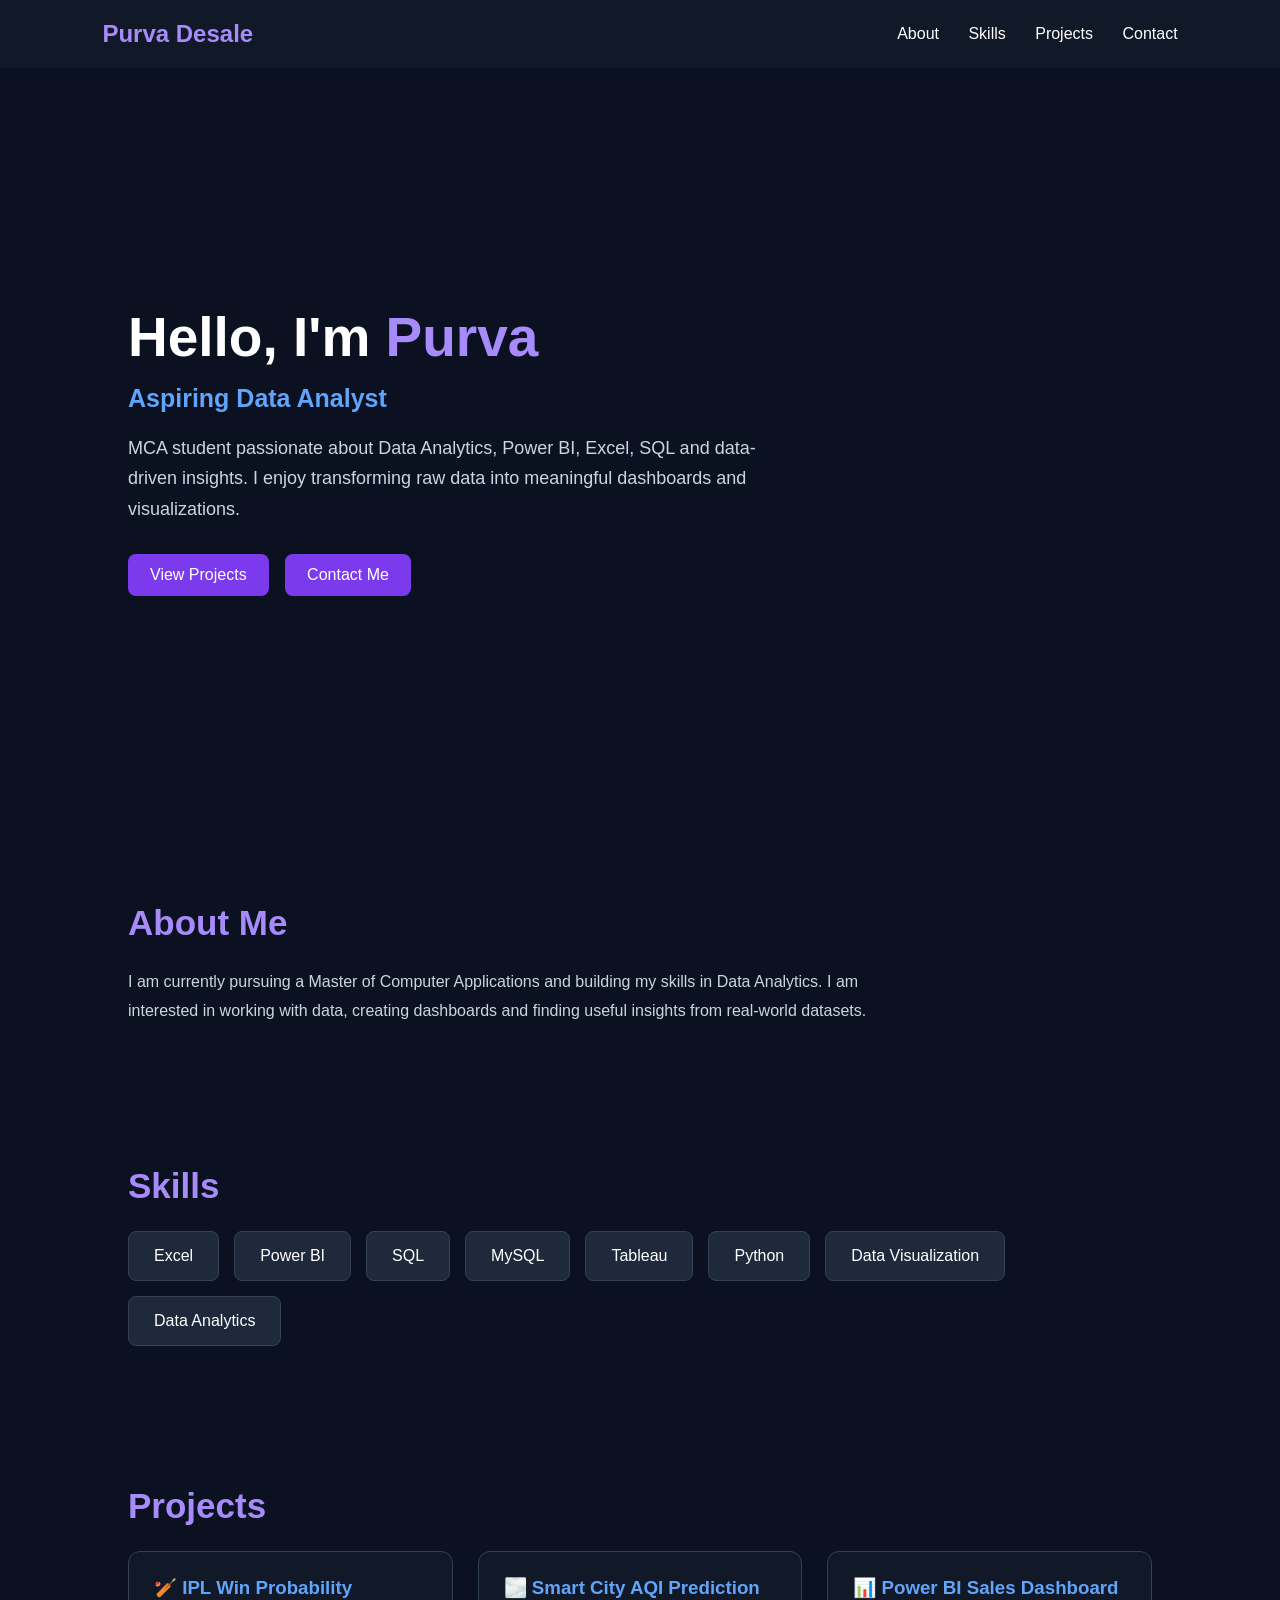
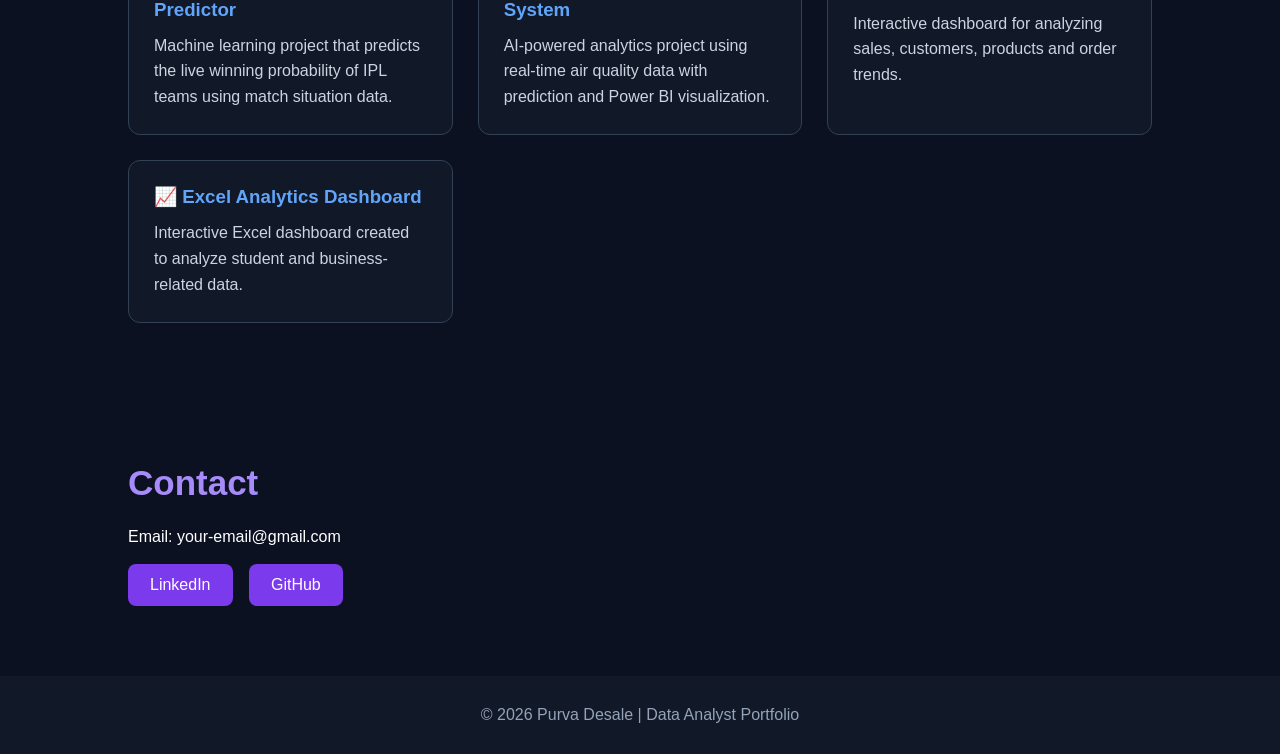
==== index.html @ 01a2fa75 "Create index.html" ====
<!DOCTYPE html>
<html lang="en">
<head>
    <meta charset="UTF-8">
    <meta name="viewport" content="width=device-width, initial-scale=1.0">
    <title>Purva Desale | Data Analyst Portfolio</title>

    <style>
        * {
            margin: 0;
            padding: 0;
            box-sizing: border-box;
            font-family: Arial, sans-serif;
        }

        body {
            background: #0b1120;
            color: white;
        }

        nav {
            display: flex;
            justify-content: space-between;
            align-items: center;
            padding: 20px 8%;
            background: #111827;
        }

        nav h2 {
            color: #a78bfa;
        }

        nav a {
            color: white;
            text-decoration: none;
            margin-left: 25px;
        }

        nav a:hover {
            color: #a78bfa;
        }

        .hero {
            min-height: 85vh;
            display: flex;
            flex-direction: column;
            justify-content: center;
            padding: 0 10%;
        }

        .hero h1 {
            font-size: 55px;
            margin-bottom: 15px;
        }

        .hero h1 span {
            color: #a78bfa;
        }

        .hero h3 {
            font-size: 25px;
            color: #60a5fa;
            margin-bottom: 20px;
        }

        .hero p {
            max-width: 650px;
            color: #cbd5e1;
            line-height: 1.7;
            font-size: 18px;
        }

        .buttons {
            margin-top: 30px;
        }

        .btn {
            display: inline-block;
            padding: 12px 22px;
            margin-right: 12px;
            border-radius: 8px;
            text-decoration: none;
            color: white;
            background: #7c3aed;
        }

        .btn:hover {
            background: #2563eb;
        }

        section {
            padding: 70px 10%;
        }

        section h2 {
            font-size: 35px;
            color: #a78bfa;
            margin-bottom: 25px;
        }

        .about p {
            color: #cbd5e1;
            line-height: 1.8;
            max-width: 800px;
        }

        .skills {
            display: flex;
            flex-wrap: wrap;
            gap: 15px;
        }

        .skill {
            background: #1e293b;
            padding: 15px 25px;
            border-radius: 8px;
            border: 1px solid #334155;
        }

        .projects {
            display: grid;
            grid-template-columns: repeat(auto-fit, minmax(280px, 1fr));
            gap: 25px;
        }

        .project {
            background: #111827;
            padding: 25px;
            border-radius: 12px;
            border: 1px solid #334155;
        }

        .project h3 {
            color: #60a5fa;
            margin-bottom: 12px;
        }

        .project p {
            color: #cbd5e1;
            line-height: 1.6;
        }

        footer {
            text-align: center;
            padding: 30px;
            background: #111827;
            color: #94a3b8;
        }
    </style>
</head>

<body>

    <nav>
        <h2>Purva Desale</h2>

        <div>
            <a href="#about">About</a>
            <a href="#skills">Skills</a>
            <a href="#projects">Projects</a>
            <a href="#contact">Contact</a>
        </div>
    </nav>

    <div class="hero">

        <h1>Hello, I'm <span>Purva</span></h1>

        <h3>Aspiring Data Analyst</h3>

        <p>
            MCA student passionate about Data Analytics, 
            Power BI, Excel, SQL and data-driven insights.
            I enjoy transforming raw data into meaningful dashboards
            and visualizations.
        </p>

        <div class="buttons">
            <a href="#projects" class="btn">View Projects</a>
            <a href="#contact" class="btn">Contact Me</a>
        </div>

    </div>

    <section id="about" class="about">

        <h2>About Me</h2>

        <p>
            I am currently pursuing a Master of Computer Applications
            and building my skills in Data Analytics. I am interested
            in working with data, creating dashboards and finding
            useful insights from real-world datasets.
        </p>

    </section>

    <section id="skills">

        <h2>Skills</h2>

        <div class="skills">

            <div class="skill">Excel</div>
            <div class="skill">Power BI</div>
            <div class="skill">SQL</div>
            <div class="skill">MySQL</div>
            <div class="skill">Tableau</div>
            <div class="skill">Python</div>
            <div class="skill">Data Visualization</div>
            <div class="skill">Data Analytics</div>

        </div>

    </section>

    <section id="projects">

        <h2>Projects</h2>

        <div class="projects">

            <div class="project">
                <h3>🏏 IPL Win Probability Predictor</h3>
                <p>
                    Machine learning project that predicts the
                    live winning probability of IPL teams using
                    match situation data.
                </p>
            </div>

            <div class="project">
                <h3>🌫️ Smart City AQI Prediction System</h3>
                <p>
                    AI-powered analytics project using real-time
                    air quality data with prediction and Power BI
                    visualization.
                </p>
            </div>

            <div class="project">
                <h3>📊 Power BI Sales Dashboard</h3>
                <p>
                    Interactive dashboard for analyzing sales,
                    customers, products and order trends.
                </p>
            </div>

            <div class="project">
                <h3>📈 Excel Analytics Dashboard</h3>
                <p>
                    Interactive Excel dashboard created to analyze
                    student and business-related data.
                </p>
            </div>

        </div>

    </section>

    <section id="contact">

        <h2>Contact</h2>

        <p>Email: your-email@gmail.com</p>

        <br>

        <a href="https://www.linkedin.com/" class="btn">
            LinkedIn
        </a>

        <a href="https://github.com/" class="btn">
            GitHub
        </a>

    </section>

    <footer>
        © 2026 Purva Desale | Data Analyst Portfolio
    </footer>

</body>
</html>
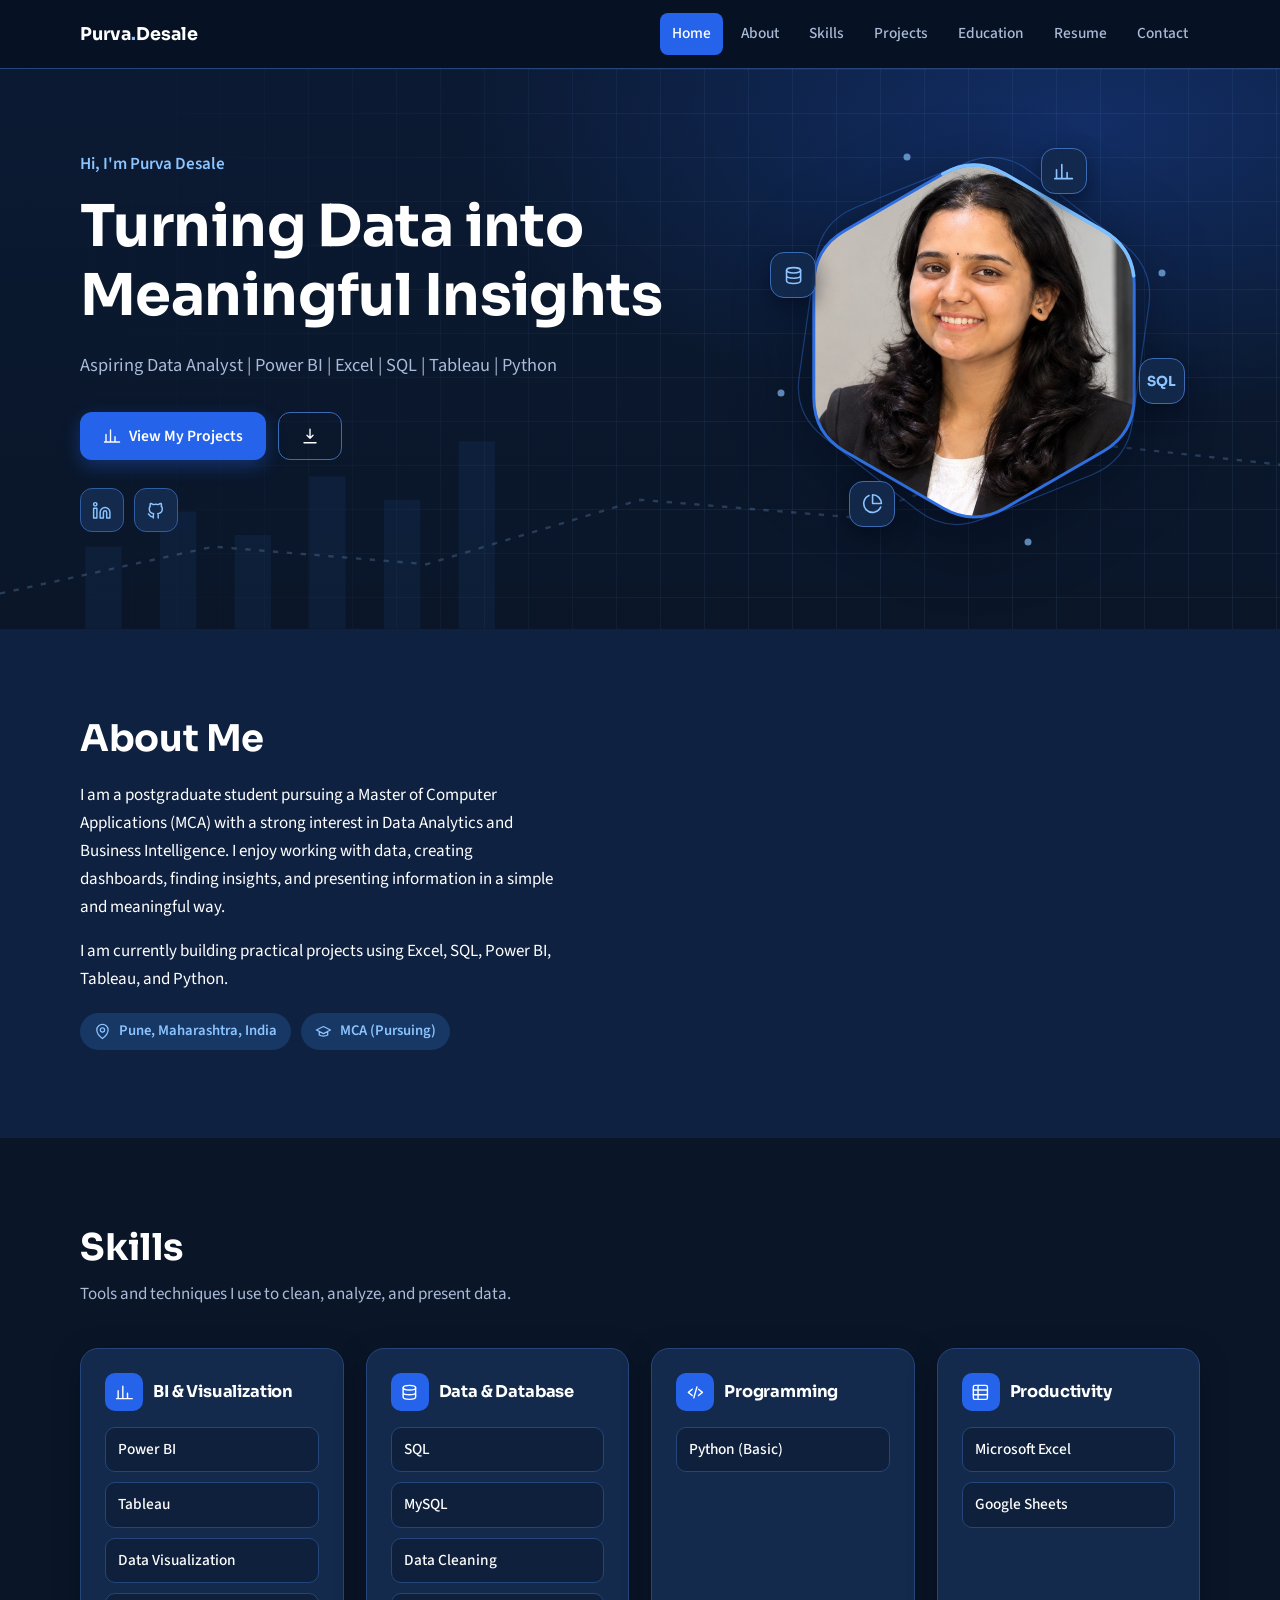
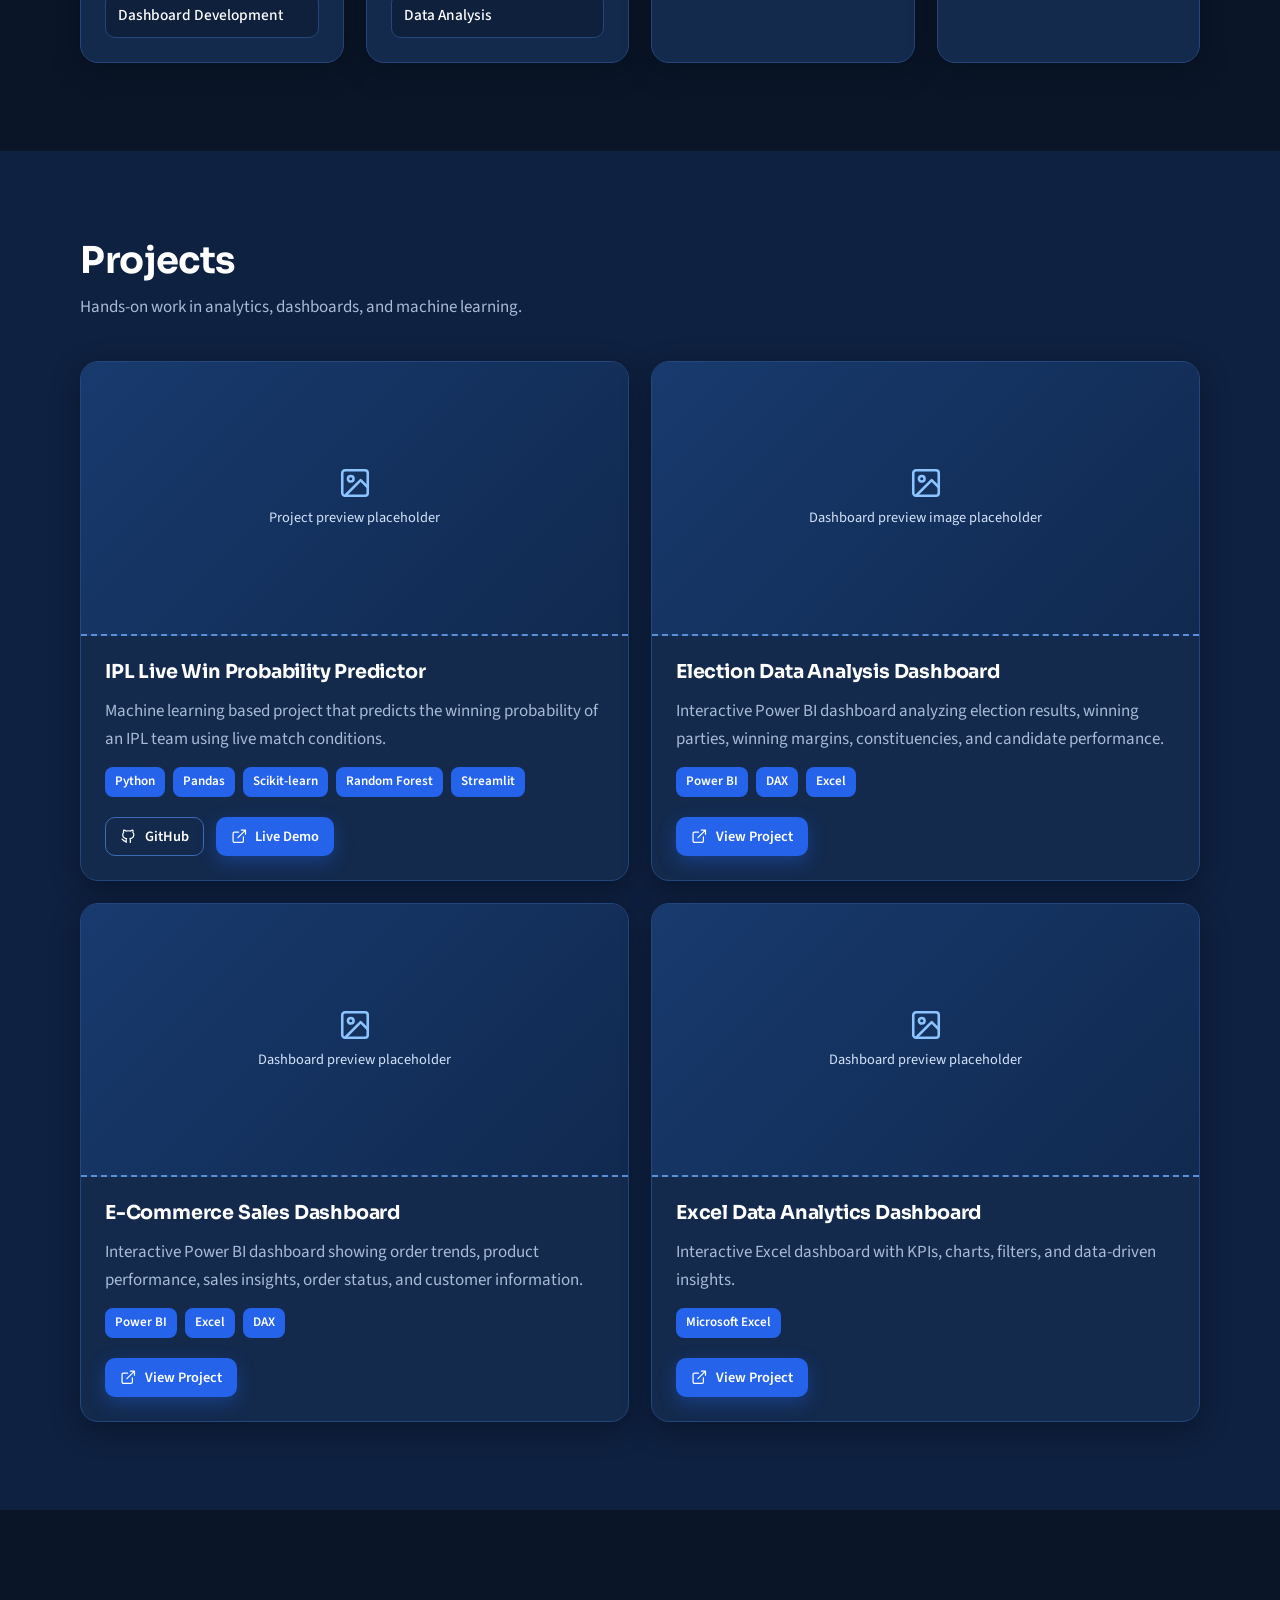
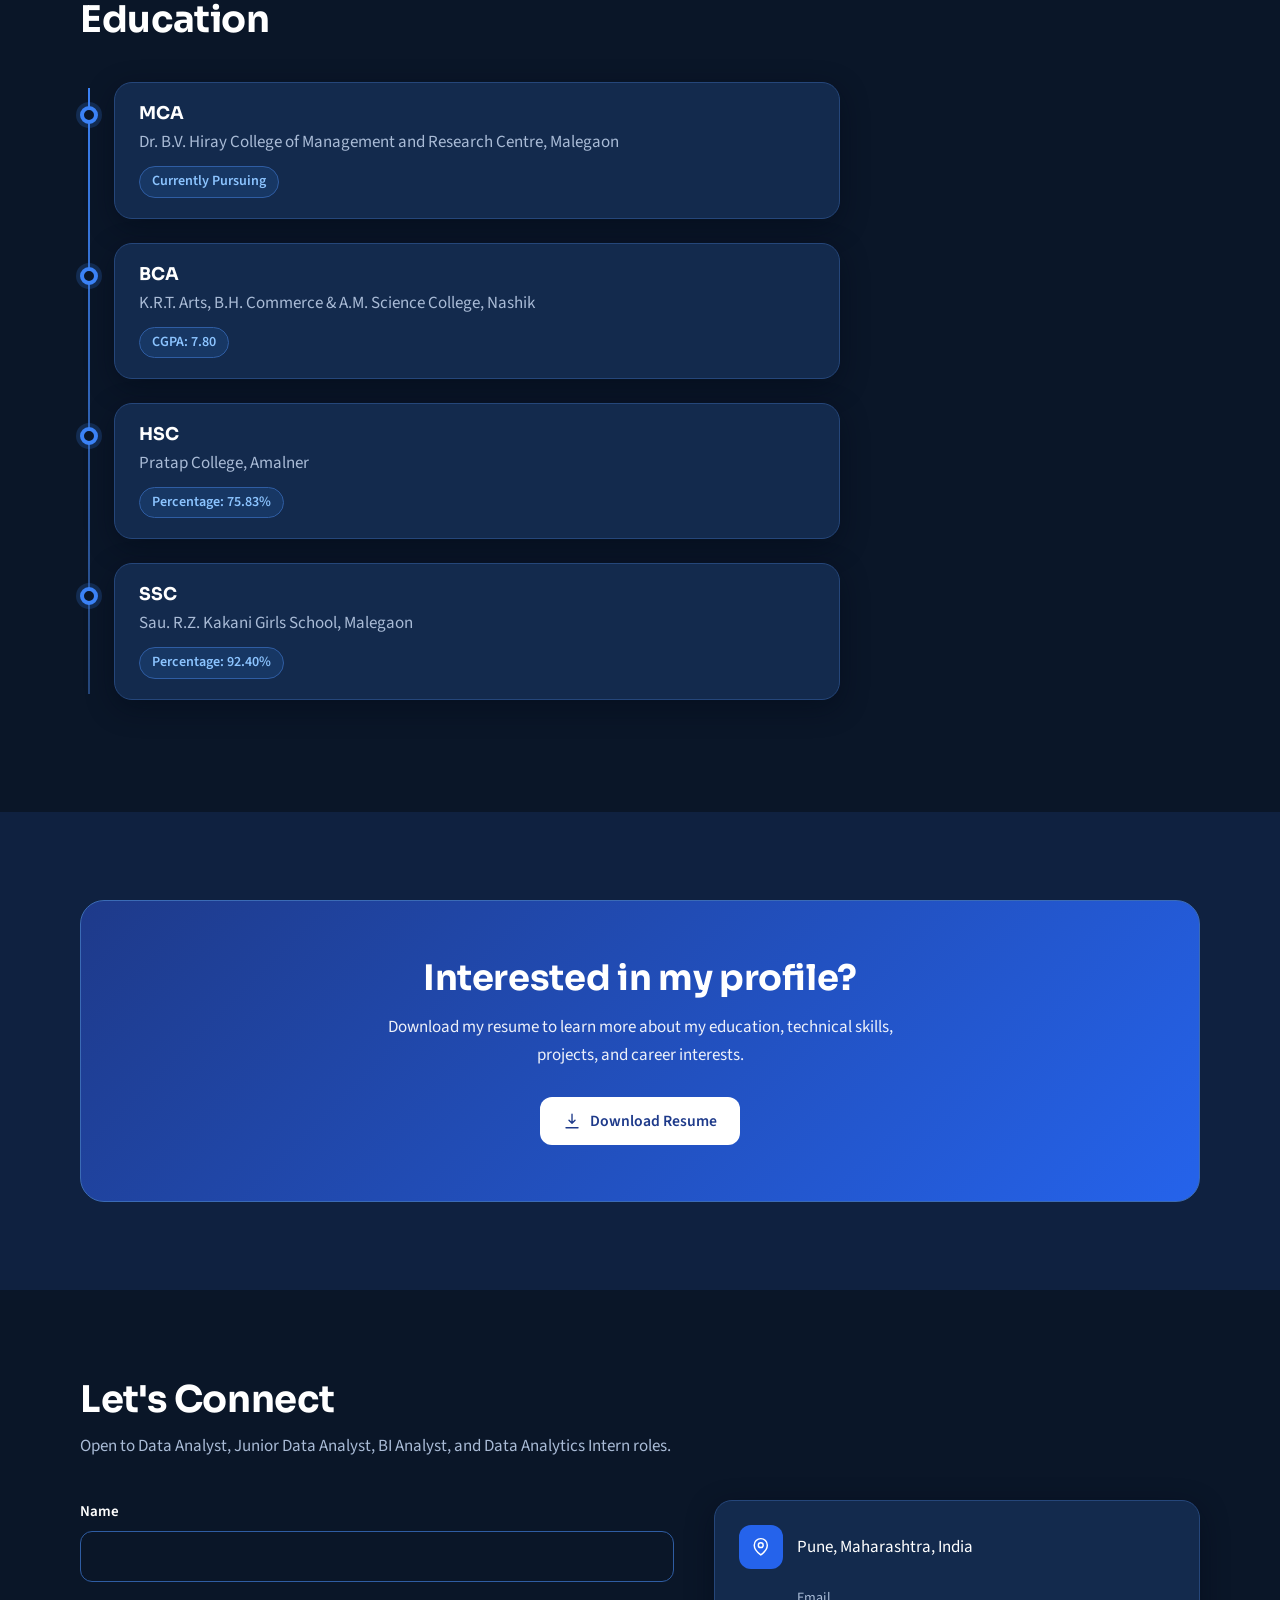
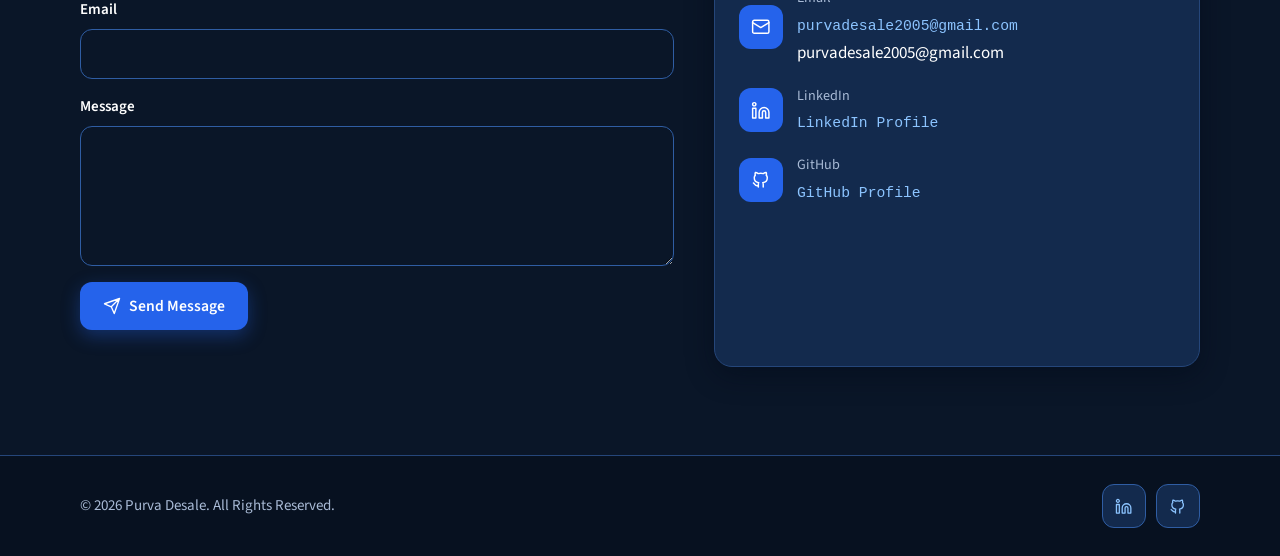
==== commit 0915bae6: "index.html" ====
--- a/index.html
+++ b/index.html
@@ -1,284 +1,389 @@
 <!DOCTYPE html>
 <html lang="en">
 <head>
-    <meta charset="UTF-8">
-    <meta name="viewport" content="width=device-width, initial-scale=1.0">
-    <title>Purva Desale | Data Analyst Portfolio</title>
-
-    <style>
-        * {
-            margin: 0;
-            padding: 0;
-            box-sizing: border-box;
-            font-family: Arial, sans-serif;
-        }
-
-        body {
-            background: #0b1120;
-            color: white;
-        }
-
-        nav {
-            display: flex;
-            justify-content: space-between;
-            align-items: center;
-            padding: 20px 8%;
-            background: #111827;
-        }
-
-        nav h2 {
-            color: #a78bfa;
-        }
-
-        nav a {
-            color: white;
-            text-decoration: none;
-            margin-left: 25px;
-        }
-
-        nav a:hover {
-            color: #a78bfa;
-        }
-
-        .hero {
-            min-height: 85vh;
-            display: flex;
-            flex-direction: column;
-            justify-content: center;
-            padding: 0 10%;
-        }
-
-        .hero h1 {
-            font-size: 55px;
-            margin-bottom: 15px;
-        }
-
-        .hero h1 span {
-            color: #a78bfa;
-        }
-
-        .hero h3 {
-            font-size: 25px;
-            color: #60a5fa;
-            margin-bottom: 20px;
-        }
-
-        .hero p {
-            max-width: 650px;
-            color: #cbd5e1;
-            line-height: 1.7;
-            font-size: 18px;
-        }
-
-        .buttons {
-            margin-top: 30px;
-        }
-
-        .btn {
-            display: inline-block;
-            padding: 12px 22px;
-            margin-right: 12px;
-            border-radius: 8px;
-            text-decoration: none;
-            color: white;
-            background: #7c3aed;
-        }
-
-        .btn:hover {
-            background: #2563eb;
-        }
-
-        section {
-            padding: 70px 10%;
-        }
-
-        section h2 {
-            font-size: 35px;
-            color: #a78bfa;
-            margin-bottom: 25px;
-        }
-
-        .about p {
-            color: #cbd5e1;
-            line-height: 1.8;
-            max-width: 800px;
-        }
-
-        .skills {
-            display: flex;
-            flex-wrap: wrap;
-            gap: 15px;
-        }
-
-        .skill {
-            background: #1e293b;
-            padding: 15px 25px;
-            border-radius: 8px;
-            border: 1px solid #334155;
-        }
-
-        .projects {
-            display: grid;
-            grid-template-columns: repeat(auto-fit, minmax(280px, 1fr));
-            gap: 25px;
-        }
-
-        .project {
-            background: #111827;
-            padding: 25px;
-            border-radius: 12px;
-            border: 1px solid #334155;
-        }
-
-        .project h3 {
-            color: #60a5fa;
-            margin-bottom: 12px;
-        }
-
-        .project p {
-            color: #cbd5e1;
-            line-height: 1.6;
-        }
-
-        footer {
-            text-align: center;
-            padding: 30px;
-            background: #111827;
-            color: #94a3b8;
-        }
-    </style>
+<meta charset="utf-8">
+<meta name="viewport" content="width=device-width, initial-scale=1, viewport-fit=cover">
+<title>Purva Desale | Aspiring Data Analyst</title>
+<link rel="preconnect" href="https://fonts.googleapis.com">
+<link href="https://fonts.googleapis.com/css2?family=Sora:wght@500;600;700&family=Source+Sans+3:wght@400;500;600&display=swap" rel="stylesheet">
+<style>
+:root{color-scheme:dark;--bg:#0a1628;--alt:#0f2140;--card:#132a4d;--ink:#fff;--muted:#a9bbd6;--line:#25467a;--purple:#5aa5ff;--blue:#2563eb;--sky:#8cc4ff;--tint:#173764;--shadow:0 8px 28px rgba(2,8,23,.45);--nav:rgba(8,18,36,.92)}
+:root{box-sizing:border-box;padding-top:env(safe-area-inset-top,0px);padding-bottom:env(safe-area-inset-bottom,0px)}
+html{scroll-behavior:smooth;scroll-padding-top:calc(72px + env(safe-area-inset-top,0px))}
+*,*::before,*::after{box-sizing:inherit}
+body{margin:0;background:var(--bg);color:var(--ink);font:400 17px/1.65 "Source Sans 3",system-ui,-apple-system,"Segoe UI",sans-serif;-webkit-font-smoothing:antialiased}
+h1,h2,h3{font-family:Sora,"Segoe UI",system-ui,sans-serif;line-height:1.2;margin:0;letter-spacing:-.01em}
+a{color:inherit;text-decoration:none}
+:focus-visible{outline:3px solid var(--blue);outline-offset:3px;border-radius:6px}
+.wrap{width:min(1120px,100% - 40px);margin-inline:auto}
+section{padding:88px 0}
+section.alt{background:var(--alt)}
+.sec-head{margin-bottom:40px;max-width:640px}
+.sec-head h2{font-size:clamp(1.7rem,3.5vw,2.3rem)}
+.sec-head p{color:var(--muted);margin:10px 0 0}
+svg.i{width:1.15em;height:1.15em;fill:none;stroke:currentColor;stroke-width:1.8;stroke-linecap:round;stroke-linejoin:round;flex:none}
+.btn{display:inline-flex;align-items:center;gap:8px;padding:12px 22px;border-radius:12px;font:600 .98rem "Source Sans 3",sans-serif;border:1.5px solid transparent;cursor:pointer;transition:transform .2s,box-shadow .2s,background .2s}
+.btn:hover{transform:translateY(-2px)}
+.btn-p{background:var(--blue);color:#fff;box-shadow:0 6px 18px rgba(37,99,235,.35)}
+.btn-p:hover{background:#3b82f6}
+.btn-o{border-color:#3b6bb5;background:transparent;color:#fff}
+.btn-o:hover{border-color:var(--sky);color:var(--sky);background:var(--tint)}
+.btn-sm{padding:8px 14px;font-size:.9rem;border-radius:10px}
+/* nav */
+header{position:sticky;top:env(safe-area-inset-top,0px);z-index:50;background:var(--nav);backdrop-filter:blur(12px);border-bottom:1px solid var(--line)}
+.nav{display:flex;align-items:center;justify-content:space-between;height:68px}
+.logo{font:700 1.1rem Sora,sans-serif}
+.logo span{color:var(--sky)}
+.links{display:flex;gap:6px;list-style:none;margin:0;padding:0}
+.links a{display:block;padding:8px 12px;border-radius:8px;color:var(--muted);font-weight:500;font-size:.96rem}
+.links a:hover,.links a.on{color:#fff;background:var(--blue)}
+.burger{display:none;background:none;border:1px solid var(--line);color:var(--ink);border-radius:10px;width:44px;height:44px;cursor:pointer;align-items:center;justify-content:center}
+/* hero */
+.hero{position:relative;overflow:hidden;padding:72px 0 88px;background:radial-gradient(900px 420px at 85% 10%,rgba(37,99,235,.28),transparent 70%),linear-gradient(180deg,#0b1a33,#0a1628)}
+.hero::before{content:"";position:absolute;inset:0;background-image:linear-gradient(rgba(140,196,255,.07) 1px,transparent 1px),linear-gradient(90deg,rgba(140,196,255,.07) 1px,transparent 1px);background-size:44px 44px;-webkit-mask-image:linear-gradient(90deg,transparent,#000 60%);mask-image:linear-gradient(90deg,transparent,#000 60%)}
+.hero-bg{position:absolute;left:0;right:0;bottom:0;width:100%;height:46%;opacity:.5;pointer-events:none}
+.hero-grid{position:relative}
+.photo-wrap{display:grid;place-items:center}
+.pf{position:relative;width:min(400px,80vw);aspect-ratio:1;--chip:46px;outline:none}
+.pf:focus-visible{outline:3px solid var(--sky);outline-offset:10px;border-radius:28px}
+.pf-glow{position:absolute;inset:6%;background:radial-gradient(closest-side,rgba(59,130,246,.6),transparent 72%);filter:blur(30px);opacity:.5;transition:opacity .6s,transform .6s}
+.pf-svg{position:relative;width:100%;height:100%;display:block;overflow:visible;filter:drop-shadow(0 18px 34px rgba(2,8,23,.55))}
+.pf-photo{transform-box:fill-box;transform-origin:50% 38%;transition:transform .7s cubic-bezier(.2,.7,.2,1)}
+.pf-ghost{fill:none;stroke:#3b82f6;stroke-width:1.2;opacity:.35;transition:opacity .5s}
+.pf-base{fill:none;stroke:#2f6fe0;stroke-width:3;transition:stroke .5s,stroke-width .5s}
+.pf-sweep{fill:none;stroke:#7cc0ff;stroke-width:3.5;stroke-linecap:round;stroke-dasharray:22 78;animation:pfrun 9s linear infinite;transition:stroke .5s}
+@keyframes pfrun{to{stroke-dashoffset:-100}}
+.orbit{position:absolute;inset:0;transition:transform 1s cubic-bezier(.2,.7,.2,1);pointer-events:none}
+.chip{position:absolute;width:var(--chip);height:var(--chip);transform:translate(-50%,-50%);transition:transform 1s cubic-bezier(.2,.7,.2,1)}
+.chip>i{display:grid;place-items:center;width:100%;height:100%;border-radius:14px;background:rgba(19,42,77,.92);border:1px solid #3b6bb5;color:var(--sky);font:700 calc(var(--chip)*.3) Sora,sans-serif;box-shadow:0 8px 20px rgba(2,8,23,.5);animation:pfbob 7s ease-in-out infinite;animation-delay:var(--d)}
+.chip svg.i{width:calc(var(--chip)*.46);height:calc(var(--chip)*.46)}
+.dot{position:absolute;width:7px;height:7px;border-radius:50%;background:var(--sky);opacity:.65;transform:translate(-50%,-50%)}
+@keyframes pfbob{50%{transform:translateY(-5px)}}
+.pf-tip{position:absolute;left:50%;bottom:-16px;transform:translate(-50%,8px);background:#081224;color:#fff;border:1px solid #3b82f6;border-radius:999px;padding:6px 14px;font:600 .86rem "Source Sans 3",sans-serif;white-space:nowrap;opacity:0;pointer-events:none;transition:opacity .35s,transform .35s;box-shadow:0 8px 22px rgba(37,99,235,.35)}
+.pf:hover .pf-photo,.pf:focus .pf-photo{transform:scale(1.06)}
+.pf:hover .pf-base,.pf:focus .pf-base{stroke:#5aa5ff;stroke-width:4}
+.pf:hover .pf-sweep,.pf:focus .pf-sweep{stroke:#d6ebff}
+.pf:hover .pf-ghost,.pf:focus .pf-ghost{opacity:.7}
+.pf:hover .pf-glow,.pf:focus .pf-glow{opacity:.95;transform:scale(1.08)}
+.pf:hover .orbit,.pf:focus .orbit{transform:rotate(16deg)}
+.pf:hover .chip,.pf:focus .chip{transform:translate(-50%,-50%) rotate(-16deg)}
+.pf:hover .pf-tip,.pf:focus .pf-tip{opacity:1;transform:translate(-50%,0)}
+@media (max-width:640px){.pf{--chip:34px}.pf-tip{font-size:.8rem;bottom:-12px}}
+@media (prefers-reduced-motion:reduce){.pf *{animation:none!important;transition:none!important}}
+.hero-grid{display:grid;grid-template-columns:1.15fr .85fr;gap:56px;align-items:center}
+.hero h1{font-size:clamp(2.2rem,5.4vw,3.6rem);font-weight:700}
+.hello{color:var(--sky);font-weight:600;margin:0 0 14px}
+.sub{color:var(--muted);font-size:1.15rem;margin:20px 0 32px;max-width:34em}
+.cta{display:flex;flex-wrap:wrap;gap:12px}
+.social{display:flex;gap:10px;margin-top:28px}
+.ico-btn{width:44px;height:44px;display:grid;place-items:center;border-radius:12px;border:1px solid #2f5da3;background:var(--card);color:var(--sky);transition:.2s}
+.ico-btn:hover{color:#fff;background:var(--blue);border-color:var(--blue);transform:translateY(-2px)}
+.panel{background:var(--card);border:1px solid var(--line);border-radius:20px;padding:22px;box-shadow:var(--shadow)}
+.panel .dots{display:flex;gap:6px;margin-bottom:16px}
+.panel .dots i{width:9px;height:9px;border-radius:50%;background:var(--line)}
+.panel svg{width:100%;height:auto;display:block}
+.bar{transform-origin:bottom;transform-box:fill-box;animation:grow .9s cubic-bezier(.2,.7,.2,1) both}
+@keyframes grow{from{transform:scaleY(0)}}
+@media (prefers-reduced-motion:reduce){.bar{animation:none}html{scroll-behavior:auto}*{transition:none!important}}
+/* about */
+.about{display:block}
+.photo{aspect-ratio:4/5;border-radius:20px;border:2px dashed var(--line);background:var(--tint);display:grid;place-items:center;text-align:center;color:var(--muted);padding:20px;font-size:.95rem}
+.photo svg{width:56px;height:56px;margin:0 auto 10px;display:block;stroke:var(--purple)}
+.about p{margin:0 0 16px;max-width:60ch}
+.facts{display:flex;flex-wrap:wrap;gap:10px;margin-top:20px}
+.fact-chip{display:inline-flex;align-items:center;gap:8px;background:var(--tint);color:var(--sky);border-radius:999px;padding:6px 14px;font-weight:600;font-size:.92rem}
+/* cards */
+.grid{display:grid;gap:22px}
+.g4{grid-template-columns:repeat(4,1fr)}
+.g2{grid-template-columns:repeat(2,1fr)}
+.card{background:var(--card);border:1px solid var(--line);border-radius:18px;padding:24px;box-shadow:var(--shadow)}
+.skill-cat h3{font-size:1.02rem;display:flex;align-items:center;gap:10px;margin-bottom:16px}
+.skill-cat h3 .ico{width:38px;height:38px;border-radius:10px;background:var(--blue);color:#fff;display:grid;place-items:center}
+.skill-cat ul{list-style:none;margin:0;padding:0;display:grid;gap:10px}
+.skill-cat li{padding:9px 12px;border:1px solid var(--line);background:rgba(10,22,40,.45);border-radius:10px;font-weight:500;font-size:.96rem;transition:.2s}
+.skill-cat li:hover{border-color:var(--sky);color:var(--sky)}
+/* projects */
+.proj{display:flex;flex-direction:column;padding:0;overflow:hidden;transition:transform .25s,box-shadow .25s}
+.proj:hover{transform:translateY(-4px);border-color:#3b82f6;box-shadow:0 14px 34px rgba(37,99,235,.3)}
+.prev{aspect-ratio:16/8;background:linear-gradient(135deg,#183a6e,#10294f);border-bottom:2px dashed #5b8fd6;display:grid;place-items:center;text-align:center;color:#d3e3fa;font-size:.9rem;padding:12px}
+.prev svg{width:34px;height:34px;display:block;margin:0 auto 6px;stroke:var(--sky)}
+.proj-body{padding:24px;display:flex;flex-direction:column;gap:14px;flex:1}
+.proj h3{font-size:1.2rem}
+.proj p{margin:0;color:var(--muted)}
+.tags{display:flex;flex-wrap:wrap;gap:8px}
+.tag{font-size:.82rem;font-weight:600;color:#fff;background:var(--blue);padding:4px 10px;border-radius:8px}
+.proj .cta{margin-top:auto;padding-top:6px}
+/* timeline */
+.tl{position:relative;max-width:760px;margin:0;padding-left:34px;list-style:none}
+.tl::before{content:"";position:absolute;left:8px;top:6px;bottom:6px;width:2px;background:linear-gradient(#3b82f6,var(--line))}
+.tl li{position:relative;margin-bottom:24px}
+.tl li::before{content:"";position:absolute;left:-34px;top:24px;width:18px;height:18px;border-radius:50%;background:var(--bg);border:4px solid #3b82f6;box-shadow:0 0 0 4px rgba(59,130,246,.2)}
+.tl .card{padding:20px 24px}
+.tl h3{font-size:1.1rem}
+.tl .where{color:var(--muted);margin:4px 0 10px}
+.badge{display:inline-block;font-size:.88rem;font-weight:600;padding:3px 12px;border-radius:999px;background:var(--tint);color:var(--sky);border:1px solid #2f5da3}
+/* resume */
+.resume{text-align:center;background:linear-gradient(135deg,#1e3a8a,#2563eb);border:1px solid #3b6bb5;color:#fff;border-radius:24px;padding:56px 24px}
+.resume h2{font-size:clamp(1.6rem,3.4vw,2.2rem)}
+.resume p{max-width:520px;margin:14px auto 28px;opacity:.92}
+.resume .btn{background:#fff;color:#1e3a8a}
+.resume .btn:hover{background:#dbeafe}
+/* contact */
+.contact{display:grid;grid-template-columns:1.1fr .9fr;gap:40px}
+form{display:grid;gap:16px}
+label{font-weight:600;font-size:.94rem;display:grid;gap:6px}
+input,textarea{font:inherit;color:#fff;background:#0a1628;border:1.5px solid #2f5da3;border-radius:12px;padding:12px 14px;width:100%}
+input:focus,textarea:focus{outline:none;border-color:#3b82f6;box-shadow:0 0 0 3px rgba(59,130,246,.3)}
+textarea{min-height:140px;resize:vertical}
+.info{display:grid;gap:18px;align-content:start}
+.info div{display:flex;gap:14px;align-items:center}
+.info .ico{width:44px;height:44px;border-radius:12px;background:var(--blue);color:#fff;display:grid;place-items:center;flex:none}
+.info small{display:block;color:var(--muted)}
+.ph{font-family:ui-monospace,Menlo,monospace;font-size:.92rem;color:var(--sky)}
+.ph:hover{color:#fff}
+.msg{min-height:1.4em;font-weight:600;font-size:.94rem;color:var(--sky)}
+footer{background:#071120;border-top:1px solid var(--line);padding:28px 0}
+.foot{display:flex;justify-content:space-between;align-items:center;gap:16px;flex-wrap:wrap;color:var(--muted);font-size:.94rem}
+.foot .social{margin:0}
+.toast{background:#fff;color:#0a1628;position:fixed;left:50%;bottom:calc(24px + env(safe-area-inset-bottom,0px));transform:translate(-50%,20px);padding:12px 18px;border-radius:12px;font-weight:500;font-size:.94rem;opacity:0;pointer-events:none;transition:.25s;z-index:99;max-width:calc(100% - 32px);text-align:center}
+.toast.show{opacity:1;transform:translate(-50%,0)}
+@media (max-width:980px){.g4{grid-template-columns:repeat(2,1fr)}.hero-grid,.contact{grid-template-columns:1fr}.photo-wrap{order:-1}.hero-grid{gap:36px;text-align:left}}
+@media (max-width:820px){.burger{display:inline-flex}.links{position:absolute;left:0;right:0;top:68px;flex-direction:column;background:#081224;border-bottom:1px solid var(--line);padding:10px 20px 16px;display:none}.links.open{display:flex}.links a{padding:12px}}
+@media (max-width:640px){section{padding:64px 0}.g4,.g2{grid-template-columns:1fr}.hero{padding-top:44px}.btn{width:100%;justify-content:center}.cta .btn-sm{width:auto}.foot{justify-content:center;text-align:center}}
+</style>
 </head>
-
 <body>
-
-    <nav>
-        <h2>Purva Desale</h2>
-
-        <div>
-            <a href="#about">About</a>
-            <a href="#skills">Skills</a>
-            <a href="#projects">Projects</a>
-            <a href="#contact">Contact</a>
-        </div>
-    </nav>
-
-    <div class="hero">
-
-        <h1>Hello, I'm <span>Purva</span></h1>
-
-        <h3>Aspiring Data Analyst</h3>
-
-        <p>
-            MCA student passionate about Data Analytics, 
-            Power BI, Excel, SQL and data-driven insights.
-            I enjoy transforming raw data into meaningful dashboards
-            and visualizations.
-        </p>
-
-        <div class="buttons">
-            <a href="#projects" class="btn">View Projects</a>
-            <a href="#contact" class="btn">Contact Me</a>
-        </div>
-
+<header><div class="wrap nav">
+  <a href="#home" class="logo">Purva<span>.</span>Desale</a>
+  <button class="burger" id="burger" aria-label="Toggle menu" aria-expanded="false" aria-controls="links"></button>
+  <ul class="links" id="links"></ul>
+</div></header>
+
+<main>
+<section class="hero" id="home">
+<svg class="hero-bg" viewBox="0 0 1200 220" preserveAspectRatio="none" aria-hidden="true"><g fill="rgba(59,130,246,.16)"><rect x="80" y="150" width="34" height="70"/><rect x="150" y="120" width="34" height="100"/><rect x="220" y="140" width="34" height="80"/><rect x="290" y="90" width="34" height="130"/><rect x="360" y="110" width="34" height="110"/><rect x="430" y="60" width="34" height="160"/></g><polyline points="0,190 200,150 400,165 600,110 800,125 1000,60 1200,80" fill="none" stroke="rgba(140,196,255,.45)" stroke-width="2" stroke-dasharray="5 8"/></svg>
+<div class="wrap hero-grid">
+  <div>
+    <p class="hello">Hi, I'm Purva Desale</p>
+    <h1>Turning Data into Meaningful Insights</h1>
+    <p class="sub">Aspiring Data Analyst | Power BI | Excel | SQL | Tableau | Python</p>
+    <div class="cta">
+      <a class="btn btn-p" href="#projects" data-icon="chart">View My Projects</a>
+      <a class="btn btn-o" data-link="resume" data-icon="download"></a>
     </div>
-
-    <section id="about" class="about">
-
-        <h2>About Me</h2>
-
-        <p>
-            I am currently pursuing a Master of Computer Applications
-            and building my skills in Data Analytics. I am interested
-            in working with data, creating dashboards and finding
-            useful insights from real-world datasets.
-        </p>
-
-    </section>
-
-    <section id="skills">
-
-        <h2>Skills</h2>
-
-        <div class="skills">
-
-            <div class="skill">Excel</div>
-            <div class="skill">Power BI</div>
-            <div class="skill">SQL</div>
-            <div class="skill">MySQL</div>
-            <div class="skill">Tableau</div>
-            <div class="skill">Python</div>
-            <div class="skill">Data Visualization</div>
-            <div class="skill">Data Analytics</div>
-
-        </div>
-
-    </section>
-
-    <section id="projects">
-
-        <h2>Projects</h2>
-
-        <div class="projects">
-
-            <div class="project">
-                <h3>🏏 IPL Win Probability Predictor</h3>
-                <p>
-                    Machine learning project that predicts the
-                    live winning probability of IPL teams using
-                    match situation data.
-                </p>
-            </div>
-
-            <div class="project">
-                <h3>🌫️ Smart City AQI Prediction System</h3>
-                <p>
-                    AI-powered analytics project using real-time
-                    air quality data with prediction and Power BI
-                    visualization.
-                </p>
-            </div>
-
-            <div class="project">
-                <h3>📊 Power BI Sales Dashboard</h3>
-                <p>
-                    Interactive dashboard for analyzing sales,
-                    customers, products and order trends.
-                </p>
-            </div>
-
-            <div class="project">
-                <h3>📈 Excel Analytics Dashboard</h3>
-                <p>
-                    Interactive Excel dashboard created to analyze
-                    student and business-related data.
-                </p>
-            </div>
-
-        </div>
-
-    </section>
-
-    <section id="contact">
-
-        <h2>Contact</h2>
-
-        <p>Email: your-email@gmail.com</p>
-
-        <br>
-
-        <a href="https://www.linkedin.com/" class="btn">
-            LinkedIn
-        </a>
-
-        <a href="https://github.com/" class="btn">
-            GitHub
-        </a>
-
-    </section>
-
-    <footer>
-        © 2026 Purva Desale | Data Analyst Portfolio
-    </footer>
-
+    <div class="social" data-social></div>
+  </div>
+  <div class="photo-wrap"><div class="pf" id="photoFrame" tabindex="0" role="img" aria-label="Portrait of Purva Desale, Aspiring Data Analyst"></div></div>
+</div></section>
+
+<section class="alt" id="about"><div class="wrap about">
+    <div>
+    <div class="sec-head" style="margin-bottom:20px"><h2>About Me</h2></div>
+    <p>I am a postgraduate student pursuing a Master of Computer Applications (MCA) with a strong interest in Data Analytics and Business Intelligence. I enjoy working with data, creating dashboards, finding insights, and presenting information in a simple and meaningful way.</p>
+    <p>I am currently building practical projects using Excel, SQL, Power BI, Tableau, and Python.</p>
+    <div class="facts"><span class="fact-chip" data-icon="pin">Pune, Maharashtra, India</span><span class="fact-chip" data-icon="cap">MCA (Pursuing)</span></div>
+  </div>
+</div></section>
+
+<section id="skills"><div class="wrap">
+  <div class="sec-head"><h2>Skills</h2><p>Tools and techniques I use to clean, analyze, and present data.</p></div>
+  <div class="grid g4" id="skillGrid"></div>
+</div></section>
+
+<section class="alt" id="projects"><div class="wrap">
+  <div class="sec-head"><h2>Projects</h2><p>Hands-on work in analytics, dashboards, and machine learning.</p></div>
+  <div class="grid g2" id="projGrid"></div>
+</div></section>
+
+<section id="education"><div class="wrap">
+  <div class="sec-head"><h2>Education</h2></div>
+  <ul class="tl" id="tl"></ul>
+</div></section>
+
+<section class="alt" id="resume"><div class="wrap"><div class="resume">
+  <h2>Interested in my profile?</h2>
+  <p>Download my resume to learn more about my education, technical skills, projects, and career interests.</p>
+  <a class="btn" data-link="resume" data-icon="download">Download Resume</a>
+</div></div></section>
+
+<section id="contact"><div class="wrap">
+  <div class="sec-head"><h2>Let's Connect</h2><p>Open to Data Analyst, Junior Data Analyst, BI Analyst, and Data Analytics Intern roles.</p></div>
+  <div class="contact">
+    <form id="form" novalidate>
+      <label>Name<input id="fn" name="name" autocomplete="name" required></label>
+      <label>Email<input id="fe" name="email" type="email" autocomplete="email" required></label>
+      <label>Message<textarea id="fm" name="message" required></textarea></label>
+      <div><button class="btn btn-p" type="submit" data-icon="send">Send Message</button></div>
+      <div class="msg" id="fmsg" role="status"></div>
+    </form>
+    <div class="card info">
+      <div><span class="ico" data-icon="pin"></span><span>Pune, Maharashtra, India</span></div>
+      <div><span class="ico" data-icon="mail"></span><span><small>Email</small><a class="ph" id="mail" href="#"><a href ="mailto:purvadesale2005@gmail.com">
+    purvadesale2005@gmail.com</a></span></div>
+      <div><span class="ico" data-icon="in"></span><span><small>LinkedIn</small><a class="ph" data-link="linkedin"
+   href="https://www.linkedin.com/in/purva-desale-456a85373"
+   target="_blank">
+   LinkedIn Profile
+</a></a></span></div>
+      <div><span class="ico" data-icon="gh"></span><span><small>GitHub</small><a class="ph" data-link="github"
+   href="https://github.com/"
+   target="_blank">
+   GitHub Profile
+</a></span></div>
+    </div>
+  </div>
+</div></section>
+</main>
+
+<footer><div class="wrap foot">
+  <span>© 2026 Purva Desale. All Rights Reserved.</span>
+  <div class="social" data-social></div>
+</div></footer>
+<div class="toast" id="toast" role="status"></div>
+
+<script>
+/* ============ EDIT ME: replace these placeholders ============ */
+const CONFIG = {
+  linkedin: "https://www.linkedin.com/in/purva-desale-456a85373", // e.g. your LinkedIn profile URL
+  github:   "https://github.com/",
+  resume:    "https://drive.google.com/uc?export=download&id=1Ceo-wwJzbUF7EbShuz9DsVFL3rZzSA9A",   // e.g. link or path to your resume PDF
+  email:    "purvadesale2005@gmail.com",   // your email; leave empty to keep the placeholder
+  photo:    "[data-uri]"    // your profile photo: image path/URL or a data: URI
+};
+const SKILLS = [
+  {t:"BI & Visualization", i:"chart", s:["Power BI","Tableau","Data Visualization","Dashboard Development"]},
+  {t:"Data & Database", i:"db", s:["SQL","MySQL","Data Cleaning","Data Analysis"]},
+  {t:"Programming", i:"code", s:["Python (Basic)"]},
+  {t:"Productivity", i:"sheet", s:["Microsoft Excel","Google Sheets"]}
+];
+/* link: URL or "" (empty = placeholder). Leave a button out to hide it. */
+const PROJECTS = [
+  {t:"IPL Live Win Probability Predictor", d:"Machine learning based project that predicts the winning probability of an IPL team using live match conditions.", tags:["Python","Pandas","Scikit-learn","Random Forest","Streamlit"], prev:"Project preview", btns:[{l:"GitHub",i:"gh",u:""},{l:"Live Demo",i:"ext",u:"",p:1}]},
+  {t:"Election Data Analysis Dashboard", d:"Interactive Power BI dashboard analyzing election results, winning parties, winning margins, constituencies, and candidate performance.", tags:["Power BI","DAX","Excel"], prev:"Dashboard preview image", btns:[{l:"View Project",i:"ext",u:"",p:1}]},
+  {t:"E-Commerce Sales Dashboard", d:"Interactive Power BI dashboard showing order trends, product performance, sales insights, order status, and customer information.", tags:["Power BI","Excel","DAX"], prev:"Dashboard preview", btns:[{l:"View Project",i:"ext",u:"",p:1}]},
+  {t:"Excel Data Analytics Dashboard", d:"Interactive Excel dashboard with KPIs, charts, filters, and data-driven insights.", tags:["Microsoft Excel"], prev:"Dashboard preview", btns:[{l:"View Project",i:"ext",u:"",p:1}]}
+];
+const EDU = [
+  {t:"MCA", w:"Dr. B.V. Hiray College of Management and Research Centre, Malegaon", b:"Currently Pursuing"},
+  {t:"BCA", w:"K.R.T. Arts, B.H. Commerce & A.M. Science College, Nashik", b:"CGPA: 7.80"},
+  {t:"HSC", w:"Pratap College, Amalner", b:"Percentage: 75.83%"},
+  {t:"SSC", w:"Sau. R.Z. Kakani Girls School, Malegaon", b:"Percentage: 92.40%"}
+];
+const NAV = ["Home","About","Skills","Projects","Education","Resume","Contact"];
+/* ============================================================== */
+
+const P = {
+  chart:'<path d="M4 20V10M10 20V4M16 20v-7M22 20H2"/>',
+  db:'<ellipse cx="12" cy="6" rx="8" ry="3"/><path d="M4 6v12c0 1.7 3.6 3 8 3s8-1.3 8-3V6M4 12c0 1.7 3.6 3 8 3s8-1.3 8-3"/>',
+  code:'<path d="m8 8-5 4 5 4M16 8l5 4-5 4M14 5l-4 14"/>',
+  sheet:'<rect x="3" y="3" width="18" height="18" rx="2"/><path d="M3 9h18M3 15h18M9 3v18"/>',
+  gh:'<path d="M9 19c-4.3 1.4-4.3-2.5-6-3m12 5v-3.5c0-1 .1-1.4-.5-2 2.8-.3 5.5-1.4 5.5-6a4.6 4.6 0 0 0-1.3-3.2 4.2 4.2 0 0 0-.1-3.2s-1.1-.3-3.5 1.3a12 12 0 0 0-6.2 0C6.5 2.8 5.4 3.1 5.4 3.1a4.2 4.2 0 0 0-.1 3.2A4.6 4.6 0 0 0 4 9.500c0 4.600 2.700 5.700 5.500 6-.6.600-.6 1.200-.5 2V21"/>',
+  in:'<path d="M16 8a6 6 0 0 1 6 6v7h-4v-7a2 2 0 0 0-4 0v7h-4v-7a6 6 0 0 1 6-6zM2 9h4v12H2zM4 6a2 2 0 1 0 0-4 2 2 0 0 0 0 4z"/>',
+  mail:'<rect x="2" y="4" width="20" height="16" rx="2"/><path d="m22 7-10 6L2 7"/>',
+  pin:'<path d="M20 10c0 6-8 12-8 12S4 16 4 10a8 8 0 0 1 16 0z"/><circle cx="12" cy="10" r="3"/>',
+  cap:'<path d="M22 10 12 5 2 10l10 5 10-5zM6 12v5c3 2 9 2 12 0v-5"/>',
+  download:'<path d="M12 3v12m0 0-4-4m4 4 4-4M4 21h16"/>',
+  send:'<path d="m22 2-7 20-4-9-9-4zM22 2 11 13"/>',
+  ext:'<path d="M18 13v6a2 2 0 0 1-2 2H5a2 2 0 0 1-2-2V8a2 2 0 0 1 2-2h6M15 3h6v6M10 14 21 3"/>',
+  menu:'<path d="M4 6h16M4 12h16M4 18h16"/>',
+  x:'<path d="M18 6 6 18M6 6l12 12"/>',
+  pie:'<path d="M21.21 15.89A10 10 0 1 1 8 2.83"/><path d="M22 12A10 10 0 0 0 12 2v10z"/>',
+  img:'<rect x="3" y="3" width="18" height="18" rx="2"/><circle cx="9" cy="9" r="2"/><path d="m21 15-5-5L5 21"/>'
+};
+const ic = n => `<svg class="i" viewBox="0 0 24 24" aria-hidden="true">${P[n]}</svg>`;
+const $ = (s,r=document) => r.querySelector(s), $$ = (s,r=document) => [...r.querySelectorAll(s)];
+const toast = m => { const t=$('#toast'); t.textContent=m; t.classList.add('show'); clearTimeout(toast.h); toast.h=setTimeout(()=>t.classList.remove('show'),3200); };
+
+/* Components */
+const skillCard = c => `<div class="card skill-cat"><h3><span class="ico">${ic(c.i)}</span>${c.t}</h3><ul>${c.s.map(x=>`<li>${x}</li>`).join('')}</ul></div>`;
+const linkBtn = (b,cls) => `<a class="btn ${cls} btn-sm" href="${b.u||'#'}" ${b.u?'target="_blank" rel="noopener"':'data-placeholder="'+b.l+'"'}>${ic(b.i)}${b.l}</a>`;
+const projCard = p => `<article class="card proj"><div class="prev"><div>${ic('img')}${p.prev} placeholder</div></div><div class="proj-body"><h3>${p.t}</h3><p>${p.d}</p><div class="tags">${p.tags.map(t=>`<span class="tag">${t}</span>`).join('')}</div><div class="cta">${p.btns.map(b=>linkBtn(b,b.p?'btn-p':'btn-o')).join('')}</div></div></article>`;
+const eduItem = e => `<li><div class="card"><h3>${e.t}</h3><p class="where">${e.w}</p><span class="badge">${e.b}</span></div></li>`;
+
+$('#links').innerHTML = NAV.map(n=>`<li><a href="#${n.toLowerCase()}">${n}</a></li>`).join('');
+$('#skillGrid').innerHTML = SKILLS.map(skillCard).join('');
+$('#projGrid').innerHTML = PROJECTS.map(projCard).join('');
+$('#tl').innerHTML = EDU.map(eduItem).join('');
+$$('[data-social]').forEach(el=>el.innerHTML =
+  ['linkedin','github'].map(k=>`<a class="ico-btn" data-link="${k}" href="#" aria-label="${k==='github'?'GitHub':'LinkedIn'}">${ic(k==='github'?'gh':'in')}</a>`).join(''));
+$$('[data-icon]').forEach(el=>el.insertAdjacentHTML(el.classList.contains('ico')?'beforeend':'afterbegin', ic(el.dataset.icon)));
+
+/* Placeholder-aware links */
+$$('[data-link]').forEach(a=>{
+  const url = CONFIG[a.dataset.link];
+  if(url){ a.href=url; a.target='_blank'; a.rel='noopener'; if(a.dataset.link==='resume') a.setAttribute('download',''); }
+  else { a.href='#'; a.dataset.placeholder = a.dataset.link; }
+});
+if(CONFIG.email){ const m=$('#mail'); m.href='mailto:'+CONFIG.email; m.textContent=CONFIG.email; }
+else $('#mail').dataset.placeholder='email';
+document.addEventListener('click',e=>{
+  const a=e.target.closest('[data-placeholder]');
+  if(a){ e.preventDefault(); toast('Placeholder: add the '+a.dataset.placeholder+' link in CONFIG at the top of the script.'); }
+});
+
+/* Profile photo: rounded-hexagon frame with data-themed chips */
+(function(){
+  const C=[200,200], R=185, r=36;
+  const pts=[-90,-30,30,90,150,210].map(a=>[C[0]+R*Math.cos(a*Math.PI/180),C[1]+R*Math.sin(a*Math.PI/180)]);
+  const f=n=>n.toFixed(1), n=pts.length;
+  let d='';
+  pts.forEach((p,i)=>{
+    const a=pts[(i+n-1)%n], b=pts[(i+1)%n], u=(q)=>{const x=q[0]-p[0],y=q[1]-p[1],l=Math.hypot(x,y);return [p[0]+x/l*r,p[1]+y/l*r];};
+    const s1=u(a), s2=u(b);
+    d+=(i?'L':'M')+f(s1[0])+' '+f(s1[1])+'Q'+f(p[0])+' '+f(p[1])+' '+f(s2[0])+' '+f(s2[1]);
+  });
+  d+='Z';
+  const chips=[{a:-62,h:ic('chart'),t:0},{a:12,h:'SQL',t:-2},{a:122,h:ic('pie'),t:-4},{a:200,h:ic('db'),t:-5.5}];
+  const dots=[{a:-20,r:50},{a:75,r:52},{a:165,r:50},{a:250,r:49}];
+  const pos=(a,rad)=>`left:${(50+rad*Math.cos(a*Math.PI/180)).toFixed(1)}%;top:${(50+rad*Math.sin(a*Math.PI/180)).toFixed(1)}%`;
+  const img=CONFIG.photo
+    ? `<image class="pf-photo" href="${CONFIG.photo}" x="0" y="0" width="400" height="400" preserveAspectRatio="xMidYMid slice"/>`
+    : `<text x="200" y="205" text-anchor="middle" fill="#a9bbd6" font-size="16">Add your photo in CONFIG</text>`;
+  $('#photoFrame').innerHTML=`<div class="pf-glow"></div>
+  <svg class="pf-svg" viewBox="0 0 400 400" aria-hidden="true"><defs><clipPath id="pfclip"><path d="${d}"/></clipPath></defs>
+    <path class="pf-ghost" d="${d}" transform="translate(200 200) rotate(8) scale(1.05) translate(-200 -200)"/>
+    <g clip-path="url(#pfclip)"><rect width="400" height="400" fill="#132a4d"/>${img}</g>
+    <path class="pf-base" d="${d}"/><path class="pf-sweep" d="${d}" pathLength="100"/></svg>
+  <div class="orbit" aria-hidden="true">${dots.map(o=>`<span class="dot" style="${pos(o.a,o.r)}"></span>`).join('')}${chips.map(c=>`<span class="chip" style="${pos(c.a,48)};--d:${c.t}s"><i>${c.h}</i></span>`).join('')}</div>
+  <span class="pf-tip">Aspiring Data Analyst</span>`;
+})();
+
+/* Mobile menu */
+const burger=$('#burger'), links=$('#links');
+const setMenu = o => { links.classList.toggle('open',o); burger.setAttribute('aria-expanded',o); burger.innerHTML=ic(o?'x':'menu'); };
+setMenu(false);
+burger.onclick=()=>setMenu(!links.classList.contains('open'));
+links.addEventListener('click',e=>{ if(e.target.closest('a')) setMenu(false); });
+document.addEventListener('keydown',e=>{ if(e.key==='Escape') setMenu(false); });
+
+/* Active nav link */
+const secs=NAV.map(n=>document.getElementById(n.toLowerCase()));
+const io=new IntersectionObserver(es=>es.forEach(en=>{
+  if(en.isIntersecting) $$('#links a').forEach(a=>a.classList.toggle('on',a.getAttribute('href')==='#'+en.target.id));
+}),{rootMargin:'-45% 0px -50% 0px'});
+secs.forEach(s=>s&&io.observe(s));
+
+/* Contact form: sends via FormSubmit (emails CONFIG.email); falls back to mailto */
+$('#form').addEventListener('submit',e=>{
+  e.preventDefault();
+  const n=$('#fn').value.trim(), m=$('#fe').value.trim(), t=$('#fm').value.trim(), out=$('#fmsg');
+  if(!n||!t||!/^\S+@\S+\.\S+$/.test(m)){ out.textContent='Please enter your name, a valid email, and a message.'; return; }
+  const form=e.target, btn=form.querySelector('button[type=submit]');
+  const fallback=()=>{ location.href=`mailto:${CONFIG.email}?subject=${encodeURIComponent('Portfolio message from '+n)}&body=${encodeURIComponent(t+'\n\nFrom: '+n+' ('+m+')')}`; };
+  if(!CONFIG.email){ out.textContent='Thanks, '+n+'! This form is a UI preview. Add your email in CONFIG to make it send.'; form.reset(); return; }
+  btn.disabled=true; out.textContent='Sending…';
+  fetch('https://formsubmit.co/ajax/'+encodeURIComponent(CONFIG.email),{
+    method:'POST',
+    headers:{'Content-Type':'application/json','Accept':'application/json'},
+    body:JSON.stringify({name:n,email:m,message:t,_subject:'Portfolio message from '+n,_replyto:m,_template:'table',_captcha:'false'})
+  }).then(r=>r.json().then(d=>({ok:r.ok&&String(d.success)!=='false',d})))
+    .then(({ok})=>{
+      if(!ok) throw new Error('send failed');
+      out.textContent='Thanks, '+n+'! Your message has been sent.'; form.reset();
+    })
+    .catch(()=>{ out.textContent='Could not send directly. Opening your email app instead…'; fallback(); })
+    .finally(()=>{ btn.disabled=false; });
+});
+</script>
 </body>
 </html>
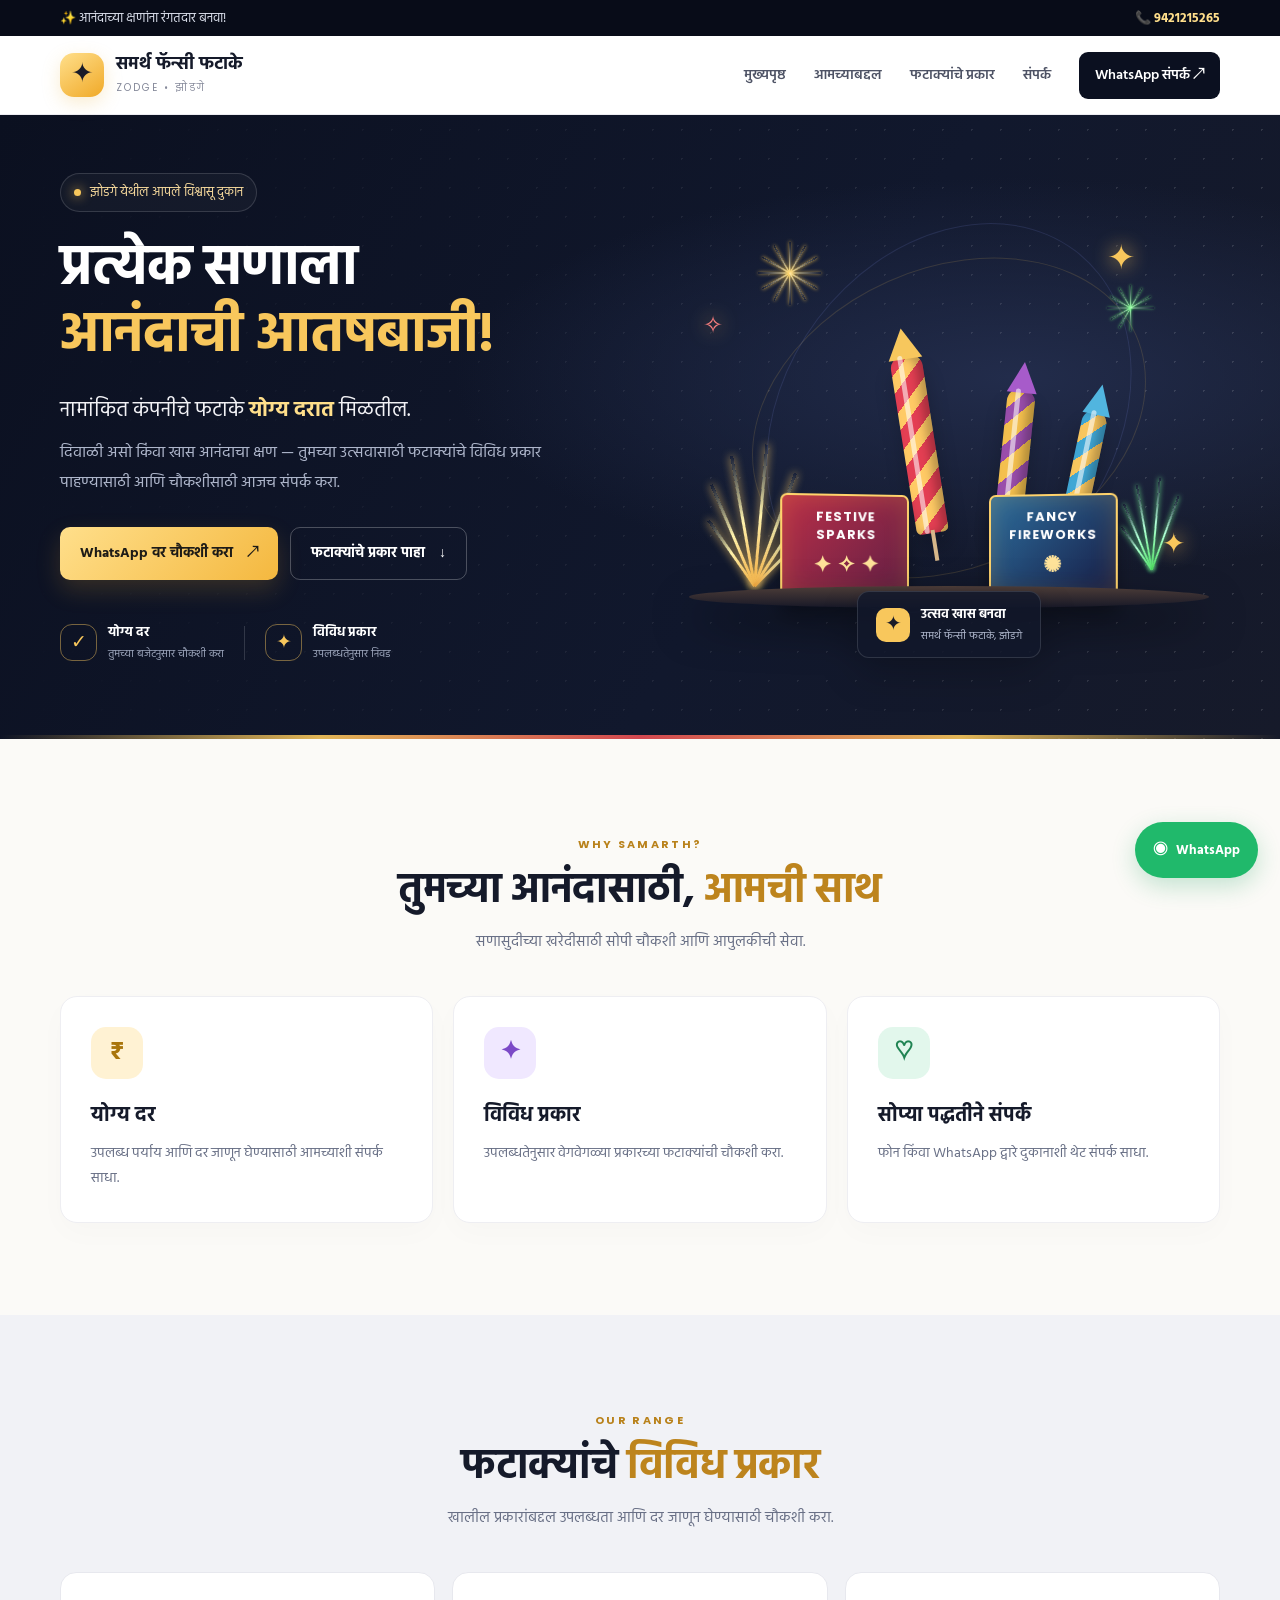
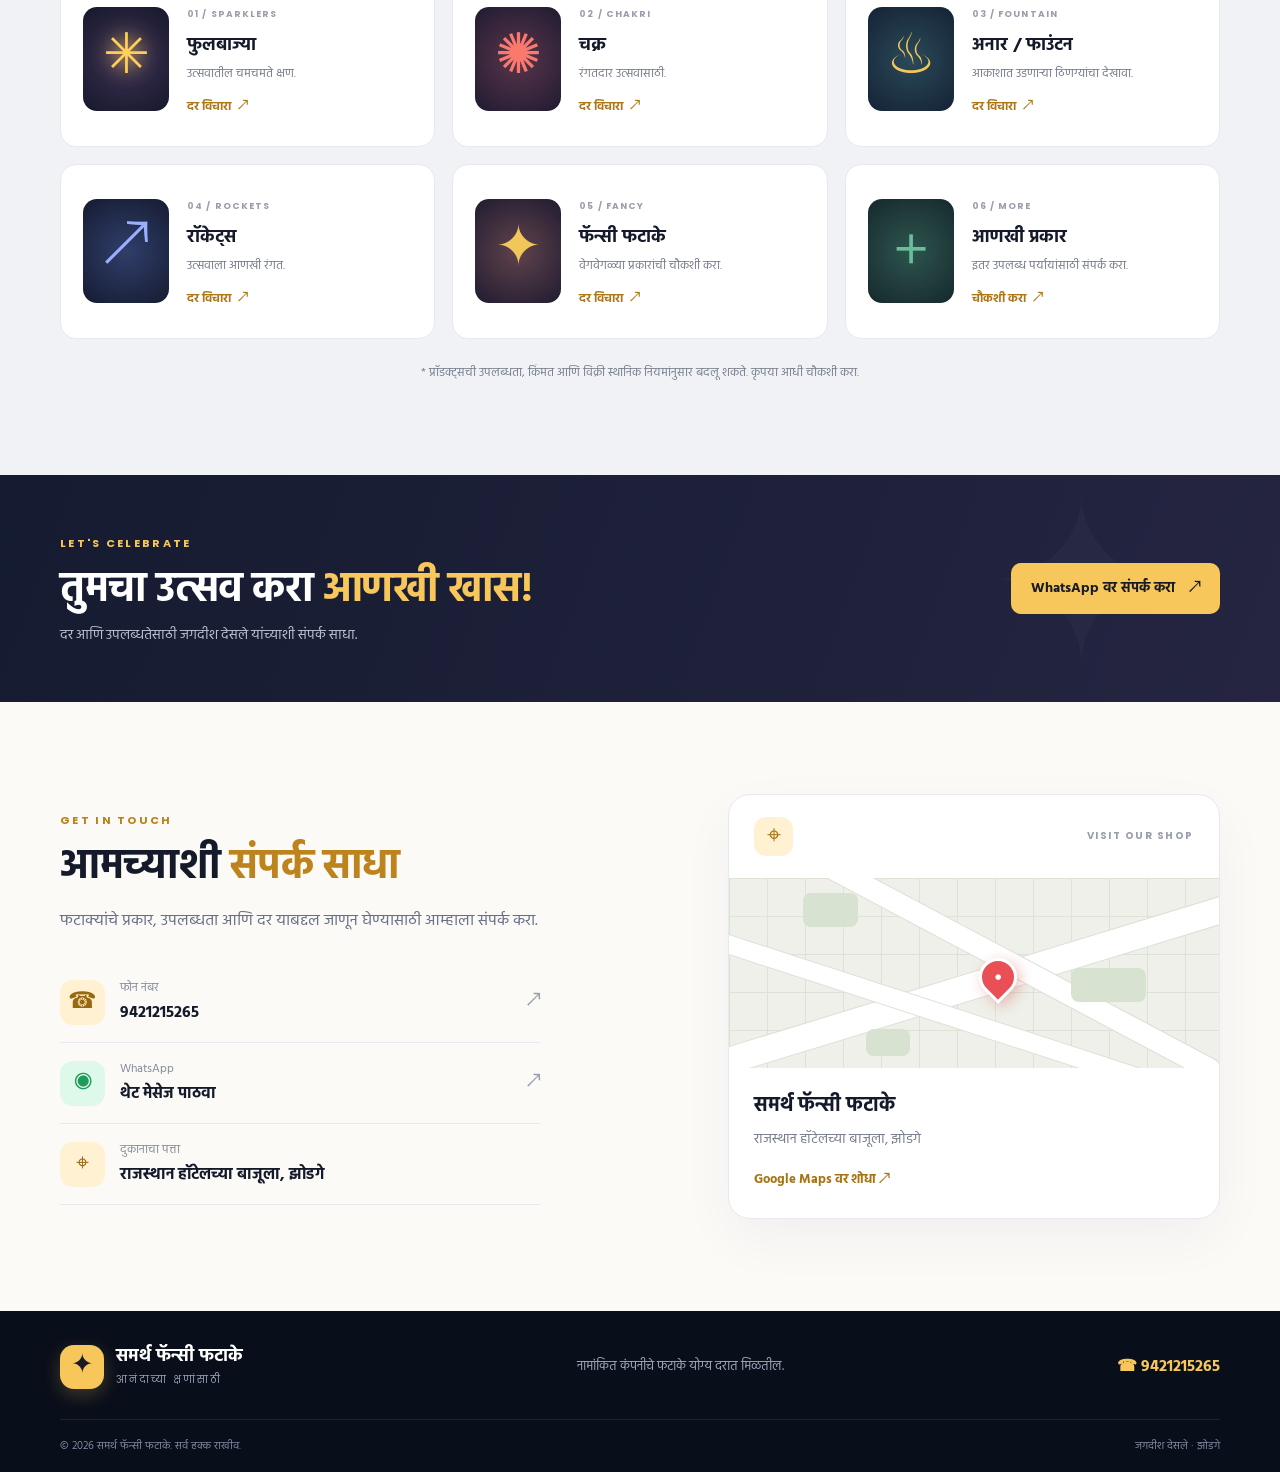
==== commit f3c261de: "Add files via upload" ====
--- a/index.html
+++ b/index.html
@@ -1,389 +1,150 @@
 <!DOCTYPE html>
-<html lang="en">
+<html lang="mr">
 <head>
-<meta charset="utf-8">
-<meta name="viewport" content="width=device-width, initial-scale=1, viewport-fit=cover">
-<title>Purva Desale | Aspiring Data Analyst</title>
-<link rel="preconnect" href="https://fonts.googleapis.com">
-<link href="https://fonts.googleapis.com/css2?family=Sora:wght@500;600;700&family=Source+Sans+3:wght@400;500;600&display=swap" rel="stylesheet">
-<style>
-:root{color-scheme:dark;--bg:#0a1628;--alt:#0f2140;--card:#132a4d;--ink:#fff;--muted:#a9bbd6;--line:#25467a;--purple:#5aa5ff;--blue:#2563eb;--sky:#8cc4ff;--tint:#173764;--shadow:0 8px 28px rgba(2,8,23,.45);--nav:rgba(8,18,36,.92)}
-:root{box-sizing:border-box;padding-top:env(safe-area-inset-top,0px);padding-bottom:env(safe-area-inset-bottom,0px)}
-html{scroll-behavior:smooth;scroll-padding-top:calc(72px + env(safe-area-inset-top,0px))}
-*,*::before,*::after{box-sizing:inherit}
-body{margin:0;background:var(--bg);color:var(--ink);font:400 17px/1.65 "Source Sans 3",system-ui,-apple-system,"Segoe UI",sans-serif;-webkit-font-smoothing:antialiased}
-h1,h2,h3{font-family:Sora,"Segoe UI",system-ui,sans-serif;line-height:1.2;margin:0;letter-spacing:-.01em}
-a{color:inherit;text-decoration:none}
-:focus-visible{outline:3px solid var(--blue);outline-offset:3px;border-radius:6px}
-.wrap{width:min(1120px,100% - 40px);margin-inline:auto}
-section{padding:88px 0}
-section.alt{background:var(--alt)}
-.sec-head{margin-bottom:40px;max-width:640px}
-.sec-head h2{font-size:clamp(1.7rem,3.5vw,2.3rem)}
-.sec-head p{color:var(--muted);margin:10px 0 0}
-svg.i{width:1.15em;height:1.15em;fill:none;stroke:currentColor;stroke-width:1.8;stroke-linecap:round;stroke-linejoin:round;flex:none}
-.btn{display:inline-flex;align-items:center;gap:8px;padding:12px 22px;border-radius:12px;font:600 .98rem "Source Sans 3",sans-serif;border:1.5px solid transparent;cursor:pointer;transition:transform .2s,box-shadow .2s,background .2s}
-.btn:hover{transform:translateY(-2px)}
-.btn-p{background:var(--blue);color:#fff;box-shadow:0 6px 18px rgba(37,99,235,.35)}
-.btn-p:hover{background:#3b82f6}
-.btn-o{border-color:#3b6bb5;background:transparent;color:#fff}
-.btn-o:hover{border-color:var(--sky);color:var(--sky);background:var(--tint)}
-.btn-sm{padding:8px 14px;font-size:.9rem;border-radius:10px}
-/* nav */
-header{position:sticky;top:env(safe-area-inset-top,0px);z-index:50;background:var(--nav);backdrop-filter:blur(12px);border-bottom:1px solid var(--line)}
-.nav{display:flex;align-items:center;justify-content:space-between;height:68px}
-.logo{font:700 1.1rem Sora,sans-serif}
-.logo span{color:var(--sky)}
-.links{display:flex;gap:6px;list-style:none;margin:0;padding:0}
-.links a{display:block;padding:8px 12px;border-radius:8px;color:var(--muted);font-weight:500;font-size:.96rem}
-.links a:hover,.links a.on{color:#fff;background:var(--blue)}
-.burger{display:none;background:none;border:1px solid var(--line);color:var(--ink);border-radius:10px;width:44px;height:44px;cursor:pointer;align-items:center;justify-content:center}
-/* hero */
-.hero{position:relative;overflow:hidden;padding:72px 0 88px;background:radial-gradient(900px 420px at 85% 10%,rgba(37,99,235,.28),transparent 70%),linear-gradient(180deg,#0b1a33,#0a1628)}
-.hero::before{content:"";position:absolute;inset:0;background-image:linear-gradient(rgba(140,196,255,.07) 1px,transparent 1px),linear-gradient(90deg,rgba(140,196,255,.07) 1px,transparent 1px);background-size:44px 44px;-webkit-mask-image:linear-gradient(90deg,transparent,#000 60%);mask-image:linear-gradient(90deg,transparent,#000 60%)}
-.hero-bg{position:absolute;left:0;right:0;bottom:0;width:100%;height:46%;opacity:.5;pointer-events:none}
-.hero-grid{position:relative}
-.photo-wrap{display:grid;place-items:center}
-.pf{position:relative;width:min(400px,80vw);aspect-ratio:1;--chip:46px;outline:none}
-.pf:focus-visible{outline:3px solid var(--sky);outline-offset:10px;border-radius:28px}
-.pf-glow{position:absolute;inset:6%;background:radial-gradient(closest-side,rgba(59,130,246,.6),transparent 72%);filter:blur(30px);opacity:.5;transition:opacity .6s,transform .6s}
-.pf-svg{position:relative;width:100%;height:100%;display:block;overflow:visible;filter:drop-shadow(0 18px 34px rgba(2,8,23,.55))}
-.pf-photo{transform-box:fill-box;transform-origin:50% 38%;transition:transform .7s cubic-bezier(.2,.7,.2,1)}
-.pf-ghost{fill:none;stroke:#3b82f6;stroke-width:1.2;opacity:.35;transition:opacity .5s}
-.pf-base{fill:none;stroke:#2f6fe0;stroke-width:3;transition:stroke .5s,stroke-width .5s}
-.pf-sweep{fill:none;stroke:#7cc0ff;stroke-width:3.5;stroke-linecap:round;stroke-dasharray:22 78;animation:pfrun 9s linear infinite;transition:stroke .5s}
-@keyframes pfrun{to{stroke-dashoffset:-100}}
-.orbit{position:absolute;inset:0;transition:transform 1s cubic-bezier(.2,.7,.2,1);pointer-events:none}
-.chip{position:absolute;width:var(--chip);height:var(--chip);transform:translate(-50%,-50%);transition:transform 1s cubic-bezier(.2,.7,.2,1)}
-.chip>i{display:grid;place-items:center;width:100%;height:100%;border-radius:14px;background:rgba(19,42,77,.92);border:1px solid #3b6bb5;color:var(--sky);font:700 calc(var(--chip)*.3) Sora,sans-serif;box-shadow:0 8px 20px rgba(2,8,23,.5);animation:pfbob 7s ease-in-out infinite;animation-delay:var(--d)}
-.chip svg.i{width:calc(var(--chip)*.46);height:calc(var(--chip)*.46)}
-.dot{position:absolute;width:7px;height:7px;border-radius:50%;background:var(--sky);opacity:.65;transform:translate(-50%,-50%)}
-@keyframes pfbob{50%{transform:translateY(-5px)}}
-.pf-tip{position:absolute;left:50%;bottom:-16px;transform:translate(-50%,8px);background:#081224;color:#fff;border:1px solid #3b82f6;border-radius:999px;padding:6px 14px;font:600 .86rem "Source Sans 3",sans-serif;white-space:nowrap;opacity:0;pointer-events:none;transition:opacity .35s,transform .35s;box-shadow:0 8px 22px rgba(37,99,235,.35)}
-.pf:hover .pf-photo,.pf:focus .pf-photo{transform:scale(1.06)}
-.pf:hover .pf-base,.pf:focus .pf-base{stroke:#5aa5ff;stroke-width:4}
-.pf:hover .pf-sweep,.pf:focus .pf-sweep{stroke:#d6ebff}
-.pf:hover .pf-ghost,.pf:focus .pf-ghost{opacity:.7}
-.pf:hover .pf-glow,.pf:focus .pf-glow{opacity:.95;transform:scale(1.08)}
-.pf:hover .orbit,.pf:focus .orbit{transform:rotate(16deg)}
-.pf:hover .chip,.pf:focus .chip{transform:translate(-50%,-50%) rotate(-16deg)}
-.pf:hover .pf-tip,.pf:focus .pf-tip{opacity:1;transform:translate(-50%,0)}
-@media (max-width:640px){.pf{--chip:34px}.pf-tip{font-size:.8rem;bottom:-12px}}
-@media (prefers-reduced-motion:reduce){.pf *{animation:none!important;transition:none!important}}
-.hero-grid{display:grid;grid-template-columns:1.15fr .85fr;gap:56px;align-items:center}
-.hero h1{font-size:clamp(2.2rem,5.4vw,3.6rem);font-weight:700}
-.hello{color:var(--sky);font-weight:600;margin:0 0 14px}
-.sub{color:var(--muted);font-size:1.15rem;margin:20px 0 32px;max-width:34em}
-.cta{display:flex;flex-wrap:wrap;gap:12px}
-.social{display:flex;gap:10px;margin-top:28px}
-.ico-btn{width:44px;height:44px;display:grid;place-items:center;border-radius:12px;border:1px solid #2f5da3;background:var(--card);color:var(--sky);transition:.2s}
-.ico-btn:hover{color:#fff;background:var(--blue);border-color:var(--blue);transform:translateY(-2px)}
-.panel{background:var(--card);border:1px solid var(--line);border-radius:20px;padding:22px;box-shadow:var(--shadow)}
-.panel .dots{display:flex;gap:6px;margin-bottom:16px}
-.panel .dots i{width:9px;height:9px;border-radius:50%;background:var(--line)}
-.panel svg{width:100%;height:auto;display:block}
-.bar{transform-origin:bottom;transform-box:fill-box;animation:grow .9s cubic-bezier(.2,.7,.2,1) both}
-@keyframes grow{from{transform:scaleY(0)}}
-@media (prefers-reduced-motion:reduce){.bar{animation:none}html{scroll-behavior:auto}*{transition:none!important}}
-/* about */
-.about{display:block}
-.photo{aspect-ratio:4/5;border-radius:20px;border:2px dashed var(--line);background:var(--tint);display:grid;place-items:center;text-align:center;color:var(--muted);padding:20px;font-size:.95rem}
-.photo svg{width:56px;height:56px;margin:0 auto 10px;display:block;stroke:var(--purple)}
-.about p{margin:0 0 16px;max-width:60ch}
-.facts{display:flex;flex-wrap:wrap;gap:10px;margin-top:20px}
-.fact-chip{display:inline-flex;align-items:center;gap:8px;background:var(--tint);color:var(--sky);border-radius:999px;padding:6px 14px;font-weight:600;font-size:.92rem}
-/* cards */
-.grid{display:grid;gap:22px}
-.g4{grid-template-columns:repeat(4,1fr)}
-.g2{grid-template-columns:repeat(2,1fr)}
-.card{background:var(--card);border:1px solid var(--line);border-radius:18px;padding:24px;box-shadow:var(--shadow)}
-.skill-cat h3{font-size:1.02rem;display:flex;align-items:center;gap:10px;margin-bottom:16px}
-.skill-cat h3 .ico{width:38px;height:38px;border-radius:10px;background:var(--blue);color:#fff;display:grid;place-items:center}
-.skill-cat ul{list-style:none;margin:0;padding:0;display:grid;gap:10px}
-.skill-cat li{padding:9px 12px;border:1px solid var(--line);background:rgba(10,22,40,.45);border-radius:10px;font-weight:500;font-size:.96rem;transition:.2s}
-.skill-cat li:hover{border-color:var(--sky);color:var(--sky)}
-/* projects */
-.proj{display:flex;flex-direction:column;padding:0;overflow:hidden;transition:transform .25s,box-shadow .25s}
-.proj:hover{transform:translateY(-4px);border-color:#3b82f6;box-shadow:0 14px 34px rgba(37,99,235,.3)}
-.prev{aspect-ratio:16/8;background:linear-gradient(135deg,#183a6e,#10294f);border-bottom:2px dashed #5b8fd6;display:grid;place-items:center;text-align:center;color:#d3e3fa;font-size:.9rem;padding:12px}
-.prev svg{width:34px;height:34px;display:block;margin:0 auto 6px;stroke:var(--sky)}
-.proj-body{padding:24px;display:flex;flex-direction:column;gap:14px;flex:1}
-.proj h3{font-size:1.2rem}
-.proj p{margin:0;color:var(--muted)}
-.tags{display:flex;flex-wrap:wrap;gap:8px}
-.tag{font-size:.82rem;font-weight:600;color:#fff;background:var(--blue);padding:4px 10px;border-radius:8px}
-.proj .cta{margin-top:auto;padding-top:6px}
-/* timeline */
-.tl{position:relative;max-width:760px;margin:0;padding-left:34px;list-style:none}
-.tl::before{content:"";position:absolute;left:8px;top:6px;bottom:6px;width:2px;background:linear-gradient(#3b82f6,var(--line))}
-.tl li{position:relative;margin-bottom:24px}
-.tl li::before{content:"";position:absolute;left:-34px;top:24px;width:18px;height:18px;border-radius:50%;background:var(--bg);border:4px solid #3b82f6;box-shadow:0 0 0 4px rgba(59,130,246,.2)}
-.tl .card{padding:20px 24px}
-.tl h3{font-size:1.1rem}
-.tl .where{color:var(--muted);margin:4px 0 10px}
-.badge{display:inline-block;font-size:.88rem;font-weight:600;padding:3px 12px;border-radius:999px;background:var(--tint);color:var(--sky);border:1px solid #2f5da3}
-/* resume */
-.resume{text-align:center;background:linear-gradient(135deg,#1e3a8a,#2563eb);border:1px solid #3b6bb5;color:#fff;border-radius:24px;padding:56px 24px}
-.resume h2{font-size:clamp(1.6rem,3.4vw,2.2rem)}
-.resume p{max-width:520px;margin:14px auto 28px;opacity:.92}
-.resume .btn{background:#fff;color:#1e3a8a}
-.resume .btn:hover{background:#dbeafe}
-/* contact */
-.contact{display:grid;grid-template-columns:1.1fr .9fr;gap:40px}
-form{display:grid;gap:16px}
-label{font-weight:600;font-size:.94rem;display:grid;gap:6px}
-input,textarea{font:inherit;color:#fff;background:#0a1628;border:1.5px solid #2f5da3;border-radius:12px;padding:12px 14px;width:100%}
-input:focus,textarea:focus{outline:none;border-color:#3b82f6;box-shadow:0 0 0 3px rgba(59,130,246,.3)}
-textarea{min-height:140px;resize:vertical}
-.info{display:grid;gap:18px;align-content:start}
-.info div{display:flex;gap:14px;align-items:center}
-.info .ico{width:44px;height:44px;border-radius:12px;background:var(--blue);color:#fff;display:grid;place-items:center;flex:none}
-.info small{display:block;color:var(--muted)}
-.ph{font-family:ui-monospace,Menlo,monospace;font-size:.92rem;color:var(--sky)}
-.ph:hover{color:#fff}
-.msg{min-height:1.4em;font-weight:600;font-size:.94rem;color:var(--sky)}
-footer{background:#071120;border-top:1px solid var(--line);padding:28px 0}
-.foot{display:flex;justify-content:space-between;align-items:center;gap:16px;flex-wrap:wrap;color:var(--muted);font-size:.94rem}
-.foot .social{margin:0}
-.toast{background:#fff;color:#0a1628;position:fixed;left:50%;bottom:calc(24px + env(safe-area-inset-bottom,0px));transform:translate(-50%,20px);padding:12px 18px;border-radius:12px;font-weight:500;font-size:.94rem;opacity:0;pointer-events:none;transition:.25s;z-index:99;max-width:calc(100% - 32px);text-align:center}
-.toast.show{opacity:1;transform:translate(-50%,0)}
-@media (max-width:980px){.g4{grid-template-columns:repeat(2,1fr)}.hero-grid,.contact{grid-template-columns:1fr}.photo-wrap{order:-1}.hero-grid{gap:36px;text-align:left}}
-@media (max-width:820px){.burger{display:inline-flex}.links{position:absolute;left:0;right:0;top:68px;flex-direction:column;background:#081224;border-bottom:1px solid var(--line);padding:10px 20px 16px;display:none}.links.open{display:flex}.links a{padding:12px}}
-@media (max-width:640px){section{padding:64px 0}.g4,.g2{grid-template-columns:1fr}.hero{padding-top:44px}.btn{width:100%;justify-content:center}.cta .btn-sm{width:auto}.foot{justify-content:center;text-align:center}}
-</style>
+  <meta charset="UTF-8">
+  <meta name="viewport" content="width=device-width, initial-scale=1.0">
+  <meta name="description" content="समर्थ फॅन्सी फटाके, झोडगे — नामांकित कंपनीचे फटाके योग्य दरात.">
+  <title>समर्थ फॅन्सी फटाके | झोडगे</title>
+  <link rel="preconnect" href="https://fonts.googleapis.com">
+  <link rel="preconnect" href="https://fonts.gstatic.com" crossorigin>
+  <link href="https://fonts.googleapis.com/css2?family=Hind:wght@400;500;600;700&family=Poppins:wght@400;500;600;700;800&display=swap" rel="stylesheet">
+  <link rel="stylesheet" href="style.css">
 </head>
 <body>
-<header><div class="wrap nav">
-  <a href="#home" class="logo">Purva<span>.</span>Desale</a>
-  <button class="burger" id="burger" aria-label="Toggle menu" aria-expanded="false" aria-controls="links"></button>
-  <ul class="links" id="links"></ul>
-</div></header>
-
-<main>
-<section class="hero" id="home">
-<svg class="hero-bg" viewBox="0 0 1200 220" preserveAspectRatio="none" aria-hidden="true"><g fill="rgba(59,130,246,.16)"><rect x="80" y="150" width="34" height="70"/><rect x="150" y="120" width="34" height="100"/><rect x="220" y="140" width="34" height="80"/><rect x="290" y="90" width="34" height="130"/><rect x="360" y="110" width="34" height="110"/><rect x="430" y="60" width="34" height="160"/></g><polyline points="0,190 200,150 400,165 600,110 800,125 1000,60 1200,80" fill="none" stroke="rgba(140,196,255,.45)" stroke-width="2" stroke-dasharray="5 8"/></svg>
-<div class="wrap hero-grid">
-  <div>
-    <p class="hello">Hi, I'm Purva Desale</p>
-    <h1>Turning Data into Meaningful Insights</h1>
-    <p class="sub">Aspiring Data Analyst | Power BI | Excel | SQL | Tableau | Python</p>
-    <div class="cta">
-      <a class="btn btn-p" href="#projects" data-icon="chart">View My Projects</a>
-      <a class="btn btn-o" data-link="resume" data-icon="download"></a>
-    </div>
-    <div class="social" data-social></div>
-  </div>
-  <div class="photo-wrap"><div class="pf" id="photoFrame" tabindex="0" role="img" aria-label="Portrait of Purva Desale, Aspiring Data Analyst"></div></div>
-</div></section>
-
-<section class="alt" id="about"><div class="wrap about">
-    <div>
-    <div class="sec-head" style="margin-bottom:20px"><h2>About Me</h2></div>
-    <p>I am a postgraduate student pursuing a Master of Computer Applications (MCA) with a strong interest in Data Analytics and Business Intelligence. I enjoy working with data, creating dashboards, finding insights, and presenting information in a simple and meaningful way.</p>
-    <p>I am currently building practical projects using Excel, SQL, Power BI, Tableau, and Python.</p>
-    <div class="facts"><span class="fact-chip" data-icon="pin">Pune, Maharashtra, India</span><span class="fact-chip" data-icon="cap">MCA (Pursuing)</span></div>
-  </div>
-</div></section>
-
-<section id="skills"><div class="wrap">
-  <div class="sec-head"><h2>Skills</h2><p>Tools and techniques I use to clean, analyze, and present data.</p></div>
-  <div class="grid g4" id="skillGrid"></div>
-</div></section>
-
-<section class="alt" id="projects"><div class="wrap">
-  <div class="sec-head"><h2>Projects</h2><p>Hands-on work in analytics, dashboards, and machine learning.</p></div>
-  <div class="grid g2" id="projGrid"></div>
-</div></section>
-
-<section id="education"><div class="wrap">
-  <div class="sec-head"><h2>Education</h2></div>
-  <ul class="tl" id="tl"></ul>
-</div></section>
-
-<section class="alt" id="resume"><div class="wrap"><div class="resume">
-  <h2>Interested in my profile?</h2>
-  <p>Download my resume to learn more about my education, technical skills, projects, and career interests.</p>
-  <a class="btn" data-link="resume" data-icon="download">Download Resume</a>
-</div></div></section>
-
-<section id="contact"><div class="wrap">
-  <div class="sec-head"><h2>Let's Connect</h2><p>Open to Data Analyst, Junior Data Analyst, BI Analyst, and Data Analytics Intern roles.</p></div>
-  <div class="contact">
-    <form id="form" novalidate>
-      <label>Name<input id="fn" name="name" autocomplete="name" required></label>
-      <label>Email<input id="fe" name="email" type="email" autocomplete="email" required></label>
-      <label>Message<textarea id="fm" name="message" required></textarea></label>
-      <div><button class="btn btn-p" type="submit" data-icon="send">Send Message</button></div>
-      <div class="msg" id="fmsg" role="status"></div>
-    </form>
-    <div class="card info">
-      <div><span class="ico" data-icon="pin"></span><span>Pune, Maharashtra, India</span></div>
-      <div><span class="ico" data-icon="mail"></span><span><small>Email</small><a class="ph" id="mail" href="#"><a href ="mailto:purvadesale2005@gmail.com">
-    purvadesale2005@gmail.com</a></span></div>
-      <div><span class="ico" data-icon="in"></span><span><small>LinkedIn</small><a class="ph" data-link="linkedin"
-   href="https://www.linkedin.com/in/purva-desale-456a85373"
-   target="_blank">
-   LinkedIn Profile
-</a></a></span></div>
-      <div><span class="ico" data-icon="gh"></span><span><small>GitHub</small><a class="ph" data-link="github"
-   href="https://github.com/"
-   target="_blank">
-   GitHub Profile
-</a></span></div>
+  <div class="topbar">
+    <div class="container topbar-inner">
+      <span>✨ आनंदाच्या क्षणांना रंगतदार बनवा!</span>
+      <a href="tel:+919421215265">📞 9421215265</a>
     </div>
   </div>
-</div></section>
-</main>
 
-<footer><div class="wrap foot">
-  <span>© 2026 Purva Desale. All Rights Reserved.</span>
-  <div class="social" data-social></div>
-</div></footer>
-<div class="toast" id="toast" role="status"></div>
+  <header class="site-header">
+    <div class="container nav-wrap">
+      <a class="brand" href="#home" aria-label="समर्थ फॅन्सी फटाके मुख्यपृष्ठ">
+        <span class="brand-mark">✦</span>
+        <span><strong>समर्थ फॅन्सी फटाके</strong><small>ZODGE • झोडगे</small></span>
+      </a>
+      <button class="menu-toggle" id="menuToggle" aria-label="मेनू उघडा" aria-expanded="false">☰</button>
+      <nav class="nav-links" id="navLinks">
+        <a href="#home">मुख्यपृष्ठ</a>
+        <a href="#about">आमच्याबद्दल</a>
+        <a href="#range">फटाक्यांचे प्रकार</a>
+        <a href="#contact">संपर्क</a>
+        <a class="nav-cta" href="#" data-whatsapp>WhatsApp संपर्क ↗</a>
+      </nav>
+    </div>
+  </header>
 
-<script>
-/* ============ EDIT ME: replace these placeholders ============ */
-const CONFIG = {
-  linkedin: "https://www.linkedin.com/in/purva-desale-456a85373", // e.g. your LinkedIn profile URL
-  github:   "https://github.com/",
-  resume:    "https://drive.google.com/uc?export=download&id=1Ceo-wwJzbUF7EbShuz9DsVFL3rZzSA9A",   // e.g. link or path to your resume PDF
-  email:    "purvadesale2005@gmail.com",   // your email; leave empty to keep the placeholder
-  photo:    "[data-uri]"    // your profile photo: image path/URL or a data: URI
-};
-const SKILLS = [
-  {t:"BI & Visualization", i:"chart", s:["Power BI","Tableau","Data Visualization","Dashboard Development"]},
-  {t:"Data & Database", i:"db", s:["SQL","MySQL","Data Cleaning","Data Analysis"]},
-  {t:"Programming", i:"code", s:["Python (Basic)"]},
-  {t:"Productivity", i:"sheet", s:["Microsoft Excel","Google Sheets"]}
-];
-/* link: URL or "" (empty = placeholder). Leave a button out to hide it. */
-const PROJECTS = [
-  {t:"IPL Live Win Probability Predictor", d:"Machine learning based project that predicts the winning probability of an IPL team using live match conditions.", tags:["Python","Pandas","Scikit-learn","Random Forest","Streamlit"], prev:"Project preview", btns:[{l:"GitHub",i:"gh",u:""},{l:"Live Demo",i:"ext",u:"",p:1}]},
-  {t:"Election Data Analysis Dashboard", d:"Interactive Power BI dashboard analyzing election results, winning parties, winning margins, constituencies, and candidate performance.", tags:["Power BI","DAX","Excel"], prev:"Dashboard preview image", btns:[{l:"View Project",i:"ext",u:"",p:1}]},
-  {t:"E-Commerce Sales Dashboard", d:"Interactive Power BI dashboard showing order trends, product performance, sales insights, order status, and customer information.", tags:["Power BI","Excel","DAX"], prev:"Dashboard preview", btns:[{l:"View Project",i:"ext",u:"",p:1}]},
-  {t:"Excel Data Analytics Dashboard", d:"Interactive Excel dashboard with KPIs, charts, filters, and data-driven insights.", tags:["Microsoft Excel"], prev:"Dashboard preview", btns:[{l:"View Project",i:"ext",u:"",p:1}]}
-];
-const EDU = [
-  {t:"MCA", w:"Dr. B.V. Hiray College of Management and Research Centre, Malegaon", b:"Currently Pursuing"},
-  {t:"BCA", w:"K.R.T. Arts, B.H. Commerce & A.M. Science College, Nashik", b:"CGPA: 7.80"},
-  {t:"HSC", w:"Pratap College, Amalner", b:"Percentage: 75.83%"},
-  {t:"SSC", w:"Sau. R.Z. Kakani Girls School, Malegaon", b:"Percentage: 92.40%"}
-];
-const NAV = ["Home","About","Skills","Projects","Education","Resume","Contact"];
-/* ============================================================== */
+  <main>
+    <section class="hero" id="home">
+      <div class="hero-glow glow-one"></div><div class="hero-glow glow-two"></div>
+      <div class="container hero-grid">
+        <div class="hero-copy">
+          <span class="eyebrow"><span class="eyebrow-dot"></span> झोडगे येथील आपले विश्वासू दुकान</span>
+          <h1>प्रत्येक सणाला<br><span>आनंदाची आतषबाजी!</span></h1>
+          <p class="hero-lead">नामांकित कंपनीचे फटाके <strong>योग्य दरात</strong> मिळतील.</p>
+          <p class="hero-text">दिवाळी असो किंवा खास आनंदाचा क्षण — तुमच्या उत्सवासाठी फटाक्यांचे विविध प्रकार पाहण्यासाठी आणि चौकशीसाठी आजच संपर्क करा.</p>
+          <div class="hero-actions">
+            <a class="btn btn-primary" href="#" data-whatsapp>WhatsApp वर चौकशी करा <span>↗</span></a>
+            <a class="btn btn-outline" href="#range">फटाक्यांचे प्रकार पाहा <span>↓</span></a>
+          </div>
+          <div class="trust-row">
+            <div class="trust-icon">✓</div><div><strong>योग्य दर</strong><small>तुमच्या बजेटनुसार चौकशी करा</small></div>
+            <div class="trust-divider"></div>
+            <div class="trust-icon">✦</div><div><strong>विविध प्रकार</strong><small>उपलब्धतेनुसार निवड</small></div>
+          </div>
+        </div>
+        <div class="hero-art" aria-label="रंगीबेरंगी फटाक्यांचे चित्रात्मक डिझाइन">
+          <div class="art-orbit orbit-a"></div><div class="art-orbit orbit-b"></div>
+          <div class="spark spark-a">✦</div><div class="spark spark-b">✧</div><div class="spark spark-c">✦</div>
+          <div class="firework fw-one"><i></i><i></i><i></i><i></i><i></i><i></i><i></i><i></i><i></i><i></i><i></i><i></i></div>
+          <div class="firework fw-two"><i></i><i></i><i></i><i></i><i></i><i></i><i></i><i></i><i></i><i></i></div>
+          <div class="product-scene">
+            <div class="rocket rocket-red"><b></b><span></span><i></i></div>
+            <div class="rocket rocket-gold"><b></b><span></span><i></i></div>
+            <div class="rocket rocket-blue"><b></b><span></span><i></i></div>
+            <div class="fountain fountain-one"><i></i><i></i><i></i><i></i><i></i><i></i><i></i></div>
+            <div class="fountain fountain-two"><i></i><i></i><i></i><i></i><i></i></div>
+            <div class="cracker-box box-one"><span>FESTIVE<br>SPARKS</span><b>✦ ✧ ✦</b></div>
+            <div class="cracker-box box-two"><span>FANCY<br>FIREWORKS</span><b>✺</b></div>
+            <div class="ground"></div>
+          </div>
+          <div class="hero-art-label"><span class="label-star">✦</span><span><strong>उत्सव खास बनवा</strong><small>समर्थ फॅन्सी फटाके, झोडगे</small></span></div>
+        </div>
+      </div>
+      <div class="hero-bottom-line"></div>
+    </section>
 
-const P = {
-  chart:'<path d="M4 20V10M10 20V4M16 20v-7M22 20H2"/>',
-  db:'<ellipse cx="12" cy="6" rx="8" ry="3"/><path d="M4 6v12c0 1.7 3.6 3 8 3s8-1.3 8-3V6M4 12c0 1.7 3.6 3 8 3s8-1.3 8-3"/>',
-  code:'<path d="m8 8-5 4 5 4M16 8l5 4-5 4M14 5l-4 14"/>',
-  sheet:'<rect x="3" y="3" width="18" height="18" rx="2"/><path d="M3 9h18M3 15h18M9 3v18"/>',
-  gh:'<path d="M9 19c-4.3 1.4-4.3-2.5-6-3m12 5v-3.5c0-1 .1-1.4-.5-2 2.8-.3 5.5-1.4 5.5-6a4.6 4.6 0 0 0-1.3-3.2 4.2 4.2 0 0 0-.1-3.2s-1.1-.3-3.5 1.3a12 12 0 0 0-6.2 0C6.5 2.8 5.4 3.1 5.4 3.1a4.2 4.2 0 0 0-.1 3.2A4.6 4.6 0 0 0 4 9.500c0 4.600 2.700 5.700 5.500 6-.6.600-.6 1.200-.5 2V21"/>',
-  in:'<path d="M16 8a6 6 0 0 1 6 6v7h-4v-7a2 2 0 0 0-4 0v7h-4v-7a6 6 0 0 1 6-6zM2 9h4v12H2zM4 6a2 2 0 1 0 0-4 2 2 0 0 0 0 4z"/>',
-  mail:'<rect x="2" y="4" width="20" height="16" rx="2"/><path d="m22 7-10 6L2 7"/>',
-  pin:'<path d="M20 10c0 6-8 12-8 12S4 16 4 10a8 8 0 0 1 16 0z"/><circle cx="12" cy="10" r="3"/>',
-  cap:'<path d="M22 10 12 5 2 10l10 5 10-5zM6 12v5c3 2 9 2 12 0v-5"/>',
-  download:'<path d="M12 3v12m0 0-4-4m4 4 4-4M4 21h16"/>',
-  send:'<path d="m22 2-7 20-4-9-9-4zM22 2 11 13"/>',
-  ext:'<path d="M18 13v6a2 2 0 0 1-2 2H5a2 2 0 0 1-2-2V8a2 2 0 0 1 2-2h6M15 3h6v6M10 14 21 3"/>',
-  menu:'<path d="M4 6h16M4 12h16M4 18h16"/>',
-  x:'<path d="M18 6 6 18M6 6l12 12"/>',
-  pie:'<path d="M21.21 15.89A10 10 0 1 1 8 2.83"/><path d="M22 12A10 10 0 0 0 12 2v10z"/>',
-  img:'<rect x="3" y="3" width="18" height="18" rx="2"/><circle cx="9" cy="9" r="2"/><path d="m21 15-5-5L5 21"/>'
-};
-const ic = n => `<svg class="i" viewBox="0 0 24 24" aria-hidden="true">${P[n]}</svg>`;
-const $ = (s,r=document) => r.querySelector(s), $$ = (s,r=document) => [...r.querySelectorAll(s)];
-const toast = m => { const t=$('#toast'); t.textContent=m; t.classList.add('show'); clearTimeout(toast.h); toast.h=setTimeout(()=>t.classList.remove('show'),3200); };
+    <section class="features section-pad" id="about">
+      <div class="container">
+        <div class="section-heading">
+          <span class="section-kicker">WHY SAMARTH?</span>
+          <h2>तुमच्या आनंदासाठी, <span>आमची साथ</span></h2>
+          <p>सणासुदीच्या खरेदीसाठी सोपी चौकशी आणि आपुलकीची सेवा.</p>
+        </div>
+        <div class="feature-grid">
+          <article class="feature-card"><div class="feature-icon icon-gold">₹</div><h3>योग्य दर</h3><p>उपलब्ध पर्याय आणि दर जाणून घेण्यासाठी आमच्याशी संपर्क साधा.</p></article>
+          <article class="feature-card"><div class="feature-icon icon-purple">✦</div><h3>विविध प्रकार</h3><p>उपलब्धतेनुसार वेगवेगळ्या प्रकारच्या फटाक्यांची चौकशी करा.</p></article>
+          <article class="feature-card"><div class="feature-icon icon-green">♡</div><h3>सोप्या पद्धतीने संपर्क</h3><p>फोन किंवा WhatsApp द्वारे दुकानाशी थेट संपर्क साधा.</p></article>
+        </div>
+      </div>
+    </section>
 
-/* Components */
-const skillCard = c => `<div class="card skill-cat"><h3><span class="ico">${ic(c.i)}</span>${c.t}</h3><ul>${c.s.map(x=>`<li>${x}</li>`).join('')}</ul></div>`;
-const linkBtn = (b,cls) => `<a class="btn ${cls} btn-sm" href="${b.u||'#'}" ${b.u?'target="_blank" rel="noopener"':'data-placeholder="'+b.l+'"'}>${ic(b.i)}${b.l}</a>`;
-const projCard = p => `<article class="card proj"><div class="prev"><div>${ic('img')}${p.prev} placeholder</div></div><div class="proj-body"><h3>${p.t}</h3><p>${p.d}</p><div class="tags">${p.tags.map(t=>`<span class="tag">${t}</span>`).join('')}</div><div class="cta">${p.btns.map(b=>linkBtn(b,b.p?'btn-p':'btn-o')).join('')}</div></div></article>`;
-const eduItem = e => `<li><div class="card"><h3>${e.t}</h3><p class="where">${e.w}</p><span class="badge">${e.b}</span></div></li>`;
+    <section class="range-section section-pad" id="range">
+      <div class="container">
+        <div class="section-heading">
+          <span class="section-kicker">OUR RANGE</span>
+          <h2>फटाक्यांचे <span>विविध प्रकार</span></h2>
+          <p>खालील प्रकारांबद्दल उपलब्धता आणि दर जाणून घेण्यासाठी चौकशी करा.</p>
+        </div>
+        <div class="range-grid">
+          <article class="range-card range-spark"><div class="range-art">✳</div><div><span class="range-number">01 / SPARKLERS</span><h3>फुलबाज्या</h3><p>उत्सवातील चमचमते क्षण.</p><a href="#" data-whatsapp data-product="फुलबाज्या">दर विचारा <span>↗</span></a></div></article>
+          <article class="range-card range-wheel"><div class="range-art">✺</div><div><span class="range-number">02 / CHAKRI</span><h3>चक्र</h3><p>रंगतदार उत्सवासाठी.</p><a href="#" data-whatsapp data-product="चक्र">दर विचारा <span>↗</span></a></div></article>
+          <article class="range-card range-fountain"><div class="range-art">♨</div><div><span class="range-number">03 / FOUNTAIN</span><h3>अनार / फाउंटन</h3><p>आकाशात उडणाऱ्या ठिणग्यांचा देखावा.</p><a href="#" data-whatsapp data-product="अनार / फाउंटन">दर विचारा <span>↗</span></a></div></article>
+          <article class="range-card range-rocket"><div class="range-art">↗</div><div><span class="range-number">04 / ROCKETS</span><h3>रॉकेट्स</h3><p>उत्सवाला आणखी रंगत.</p><a href="#" data-whatsapp data-product="रॉकेट्स">दर विचारा <span>↗</span></a></div></article>
+          <article class="range-card range-fancy"><div class="range-art">✦</div><div><span class="range-number">05 / FANCY</span><h3>फॅन्सी फटाके</h3><p>वेगवेगळ्या प्रकारांची चौकशी करा.</p><a href="#" data-whatsapp data-product="फॅन्सी फटाके">दर विचारा <span>↗</span></a></div></article>
+          <article class="range-card range-more"><div class="range-art">＋</div><div><span class="range-number">06 / MORE</span><h3>आणखी प्रकार</h3><p>इतर उपलब्ध पर्यायांसाठी संपर्क करा.</p><a href="#" data-whatsapp data-product="इतर उपलब्ध प्रकार">चौकशी करा <span>↗</span></a></div></article>
+        </div>
+        <p class="availability-note">* प्रॉडक्ट्सची उपलब्धता, किंमत आणि विक्री स्थानिक नियमांनुसार बदलू शकते. कृपया आधी चौकशी करा.</p>
+      </div>
+    </section>
 
-$('#links').innerHTML = NAV.map(n=>`<li><a href="#${n.toLowerCase()}">${n}</a></li>`).join('');
-$('#skillGrid').innerHTML = SKILLS.map(skillCard).join('');
-$('#projGrid').innerHTML = PROJECTS.map(projCard).join('');
-$('#tl').innerHTML = EDU.map(eduItem).join('');
-$$('[data-social]').forEach(el=>el.innerHTML =
-  ['linkedin','github'].map(k=>`<a class="ico-btn" data-link="${k}" href="#" aria-label="${k==='github'?'GitHub':'LinkedIn'}">${ic(k==='github'?'gh':'in')}</a>`).join(''));
-$$('[data-icon]').forEach(el=>el.insertAdjacentHTML(el.classList.contains('ico')?'beforeend':'afterbegin', ic(el.dataset.icon)));
+    <section class="cta-section">
+      <div class="container cta-inner">
+        <div><span class="section-kicker">LET'S CELEBRATE</span><h2>तुमचा उत्सव करा <span>आणखी खास!</span></h2><p>दर आणि उपलब्धतेसाठी जगदीश देसले यांच्याशी संपर्क साधा.</p></div>
+        <a class="btn btn-light" href="#" data-whatsapp>WhatsApp वर संपर्क करा <span>↗</span></a>
+      </div>
+    </section>
 
-/* Placeholder-aware links */
-$$('[data-link]').forEach(a=>{
-  const url = CONFIG[a.dataset.link];
-  if(url){ a.href=url; a.target='_blank'; a.rel='noopener'; if(a.dataset.link==='resume') a.setAttribute('download',''); }
-  else { a.href='#'; a.dataset.placeholder = a.dataset.link; }
-});
-if(CONFIG.email){ const m=$('#mail'); m.href='mailto:'+CONFIG.email; m.textContent=CONFIG.email; }
-else $('#mail').dataset.placeholder='email';
-document.addEventListener('click',e=>{
-  const a=e.target.closest('[data-placeholder]');
-  if(a){ e.preventDefault(); toast('Placeholder: add the '+a.dataset.placeholder+' link in CONFIG at the top of the script.'); }
-});
+    <section class="contact-section section-pad" id="contact">
+      <div class="container contact-layout">
+        <div class="contact-copy">
+          <span class="section-kicker">GET IN TOUCH</span>
+          <h2>आमच्याशी <span>संपर्क साधा</span></h2>
+          <p>फटाक्यांचे प्रकार, उपलब्धता आणि दर याबद्दल जाणून घेण्यासाठी आम्हाला संपर्क करा.</p>
+          <a class="contact-method" href="tel:+919421215265"><span class="contact-symbol">☎</span><span><small>फोन नंबर</small><strong>9421215265</strong></span><b>↗</b></a>
+          <a class="contact-method" href="#" data-whatsapp><span class="contact-symbol whatsapp-symbol">◉</span><span><small>WhatsApp</small><strong>थेट मेसेज पाठवा</strong></span><b>↗</b></a>
+          <div class="contact-method location-method"><span class="contact-symbol">⌖</span><span><small>दुकानाचा पत्ता</small><strong>राजस्थान हॉटेलच्या बाजूला, झोडगे</strong></span></div>
+        </div>
+        <div class="location-card">
+          <div class="location-card-top"><span class="location-pin">⌖</span><span class="location-tag">VISIT OUR SHOP</span></div>
+          <div class="location-graphic"><div class="map-road road-one"></div><div class="map-road road-two"></div><div class="map-road road-three"></div><div class="map-block block-one"></div><div class="map-block block-two"></div><div class="map-block block-three"></div><div class="map-pin">●<span></span></div></div>
+          <div class="location-details"><h3>समर्थ फॅन्सी फटाके</h3><p>राजस्थान हॉटेलच्या बाजूला, झोडगे</p><a href="https://www.google.com/maps/search/?api=1&query=Rajasthan+Hotel+Zodge+Maharashtra" target="_blank" rel="noopener noreferrer">Google Maps वर शोधा ↗</a></div>
+        </div>
+      </div>
+    </section>
+  </main>
 
-/* Profile photo: rounded-hexagon frame with data-themed chips */
-(function(){
-  const C=[200,200], R=185, r=36;
-  const pts=[-90,-30,30,90,150,210].map(a=>[C[0]+R*Math.cos(a*Math.PI/180),C[1]+R*Math.sin(a*Math.PI/180)]);
-  const f=n=>n.toFixed(1), n=pts.length;
-  let d='';
-  pts.forEach((p,i)=>{
-    const a=pts[(i+n-1)%n], b=pts[(i+1)%n], u=(q)=>{const x=q[0]-p[0],y=q[1]-p[1],l=Math.hypot(x,y);return [p[0]+x/l*r,p[1]+y/l*r];};
-    const s1=u(a), s2=u(b);
-    d+=(i?'L':'M')+f(s1[0])+' '+f(s1[1])+'Q'+f(p[0])+' '+f(p[1])+' '+f(s2[0])+' '+f(s2[1]);
-  });
-  d+='Z';
-  const chips=[{a:-62,h:ic('chart'),t:0},{a:12,h:'SQL',t:-2},{a:122,h:ic('pie'),t:-4},{a:200,h:ic('db'),t:-5.5}];
-  const dots=[{a:-20,r:50},{a:75,r:52},{a:165,r:50},{a:250,r:49}];
-  const pos=(a,rad)=>`left:${(50+rad*Math.cos(a*Math.PI/180)).toFixed(1)}%;top:${(50+rad*Math.sin(a*Math.PI/180)).toFixed(1)}%`;
-  const img=CONFIG.photo
-    ? `<image class="pf-photo" href="${CONFIG.photo}" x="0" y="0" width="400" height="400" preserveAspectRatio="xMidYMid slice"/>`
-    : `<text x="200" y="205" text-anchor="middle" fill="#a9bbd6" font-size="16">Add your photo in CONFIG</text>`;
-  $('#photoFrame').innerHTML=`<div class="pf-glow"></div>
-  <svg class="pf-svg" viewBox="0 0 400 400" aria-hidden="true"><defs><clipPath id="pfclip"><path d="${d}"/></clipPath></defs>
-    <path class="pf-ghost" d="${d}" transform="translate(200 200) rotate(8) scale(1.05) translate(-200 -200)"/>
-    <g clip-path="url(#pfclip)"><rect width="400" height="400" fill="#132a4d"/>${img}</g>
-    <path class="pf-base" d="${d}"/><path class="pf-sweep" d="${d}" pathLength="100"/></svg>
-  <div class="orbit" aria-hidden="true">${dots.map(o=>`<span class="dot" style="${pos(o.a,o.r)}"></span>`).join('')}${chips.map(c=>`<span class="chip" style="${pos(c.a,48)};--d:${c.t}s"><i>${c.h}</i></span>`).join('')}</div>
-  <span class="pf-tip">Aspiring Data Analyst</span>`;
-})();
+  <footer class="footer">
+    <div class="container footer-main">
+      <a class="brand footer-brand" href="#home"><span class="brand-mark">✦</span><span><strong>समर्थ फॅन्सी फटाके</strong><small>आनंदाच्या क्षणांसाठी</small></span></a>
+      <p>नामांकित कंपनीचे फटाके योग्य दरात मिळतील.</p>
+      <a class="footer-phone" href="tel:+919421215265">☎ 9421215265</a>
+    </div>
+    <div class="container footer-bottom"><span>© <span id="year"></span> समर्थ फॅन्सी फटाके. सर्व हक्क राखीव.</span><span>जगदीश देसले · झोडगे</span></div>
+  </footer>
 
-/* Mobile menu */
-const burger=$('#burger'), links=$('#links');
-const setMenu = o => { links.classList.toggle('open',o); burger.setAttribute('aria-expanded',o); burger.innerHTML=ic(o?'x':'menu'); };
-setMenu(false);
-burger.onclick=()=>setMenu(!links.classList.contains('open'));
-links.addEventListener('click',e=>{ if(e.target.closest('a')) setMenu(false); });
-document.addEventListener('keydown',e=>{ if(e.key==='Escape') setMenu(false); });
-
-/* Active nav link */
-const secs=NAV.map(n=>document.getElementById(n.toLowerCase()));
-const io=new IntersectionObserver(es=>es.forEach(en=>{
-  if(en.isIntersecting) $$('#links a').forEach(a=>a.classList.toggle('on',a.getAttribute('href')==='#'+en.target.id));
-}),{rootMargin:'-45% 0px -50% 0px'});
-secs.forEach(s=>s&&io.observe(s));
-
-/* Contact form: sends via FormSubmit (emails CONFIG.email); falls back to mailto */
-$('#form').addEventListener('submit',e=>{
-  e.preventDefault();
-  const n=$('#fn').value.trim(), m=$('#fe').value.trim(), t=$('#fm').value.trim(), out=$('#fmsg');
-  if(!n||!t||!/^\S+@\S+\.\S+$/.test(m)){ out.textContent='Please enter your name, a valid email, and a message.'; return; }
-  const form=e.target, btn=form.querySelector('button[type=submit]');
-  const fallback=()=>{ location.href=`mailto:${CONFIG.email}?subject=${encodeURIComponent('Portfolio message from '+n)}&body=${encodeURIComponent(t+'\n\nFrom: '+n+' ('+m+')')}`; };
-  if(!CONFIG.email){ out.textContent='Thanks, '+n+'! This form is a UI preview. Add your email in CONFIG to make it send.'; form.reset(); return; }
-  btn.disabled=true; out.textContent='Sending…';
-  fetch('https://formsubmit.co/ajax/'+encodeURIComponent(CONFIG.email),{
-    method:'POST',
-    headers:{'Content-Type':'application/json','Accept':'application/json'},
-    body:JSON.stringify({name:n,email:m,message:t,_subject:'Portfolio message from '+n,_replyto:m,_template:'table',_captcha:'false'})
-  }).then(r=>r.json().then(d=>({ok:r.ok&&String(d.success)!=='false',d})))
-    .then(({ok})=>{
-      if(!ok) throw new Error('send failed');
-      out.textContent='Thanks, '+n+'! Your message has been sent.'; form.reset();
-    })
-    .catch(()=>{ out.textContent='Could not send directly. Opening your email app instead…'; fallback(); })
-    .finally(()=>{ btn.disabled=false; });
-});
-</script>
+  <a class="floating-whatsapp" href="#" data-whatsapp aria-label="WhatsApp वर संपर्क करा"><span>◉</span><b>WhatsApp</b></a>
+  <script src="script.js"></script>
 </body>
 </html>
--- a/style.css
+++ b/style.css
@@ -0,0 +1,139 @@
+:root {
+  --navy: #0b1020; --navy2: #111a30; --ink: #151a2a; --muted: #697086;
+  --gold: #f8c75c; --gold2: #ffdf8b; --red: #e84d54; --paper: #fbfaf7;
+  --line: #e8e8ee; --white: #fff; --green: #25b96f;
+}
+* { box-sizing: border-box; }
+html { scroll-behavior: smooth; scroll-padding-top: 90px; }
+body { margin: 0; font-family: 'Hind', sans-serif; color: var(--ink); background: var(--paper); }
+a { color: inherit; text-decoration: none; }
+.container { width: min(1160px, calc(100% - 44px)); margin: 0 auto; }
+.topbar { background: #080c18; color: #d9deea; font-size: 13px; }
+.topbar-inner { min-height: 36px; display: flex; align-items: center; justify-content: space-between; gap: 14px; }
+.topbar a { color: var(--gold2); font-weight: 700; }
+.site-header { background: rgba(255,255,255,.96); border-bottom: 1px solid #ececf1; position: sticky; top: 0; z-index: 20; backdrop-filter: blur(14px); }
+.nav-wrap { display: flex; align-items: center; justify-content: space-between; min-height: 78px; gap: 28px; }
+.brand { display: flex; align-items: center; gap: 12px; flex-shrink: 0; }
+.brand-mark { display: grid; place-items: center; width: 44px; height: 44px; border-radius: 14px; background: linear-gradient(145deg, #ffdf8b, #f0a928); color: #1a1b28; font-size: 27px; box-shadow: 0 6px 18px #edb64a40; }
+.brand strong { display: block; font-size: 18px; line-height: 1.2; font-weight: 700; }
+.brand small { display: block; color: #85899a; font: 10px 'Poppins', sans-serif; letter-spacing: 2px; margin-top: 4px; }
+.nav-links { display: flex; align-items: center; gap: 28px; font-size: 14px; font-weight: 600; color: #4e5365; }
+.nav-links > a:not(.nav-cta):hover { color: #b67c10; }
+.nav-cta { background: var(--navy); color: white; border-radius: 9px; padding: 12px 16px; }
+.menu-toggle { display: none; border: 0; background: #f3f1eb; border-radius: 8px; padding: 8px 12px; font-size: 22px; }
+.hero { position: relative; overflow: hidden; background: radial-gradient(ellipse at 79% 42%, #222c4b 0%, transparent 39%), linear-gradient(120deg, #0b1020, #11182d 60%, #161a2a); color: white; }
+.hero:before { content: ""; position: absolute; inset: 0; opacity: .13; background-image: radial-gradient(#fff 1px, transparent 1px); background-size: 29px 29px; mask-image: linear-gradient(to right, transparent, black); }
+.hero-grid { min-height: 620px; display: grid; grid-template-columns: 1fr .92fr; align-items: center; gap: 30px; position: relative; z-index: 1; padding-top: 56px; padding-bottom: 70px; }
+.hero-copy { max-width: 610px; }
+.eyebrow { display: inline-flex; align-items: center; gap: 9px; padding: 8px 13px; border: 1px solid #ffffff24; background: #ffffff09; color: #f6d99c; border-radius: 100px; font-size: 13px; margin-bottom: 25px; }
+.eyebrow-dot { width: 7px; height: 7px; border-radius: 50%; background: var(--gold); box-shadow: 0 0 12px var(--gold); }
+h1, h2, h3, p { margin-top: 0; }
+h1 { font-size: clamp(38px, 4.4vw, 62px); letter-spacing: -.9px; line-height: 1.2; margin-bottom: 22px; font-weight: 700; }
+h1 span, .section-heading h2 span, .contact-copy h2 span, .cta-inner h2 span { color: var(--gold); }
+.hero-lead { font-size: 21px; margin-bottom: 11px; color: #f1f1f5; }
+.hero-lead strong { color: var(--gold2); }
+.hero-text { max-width: 500px; color: #aeb6cb; font-size: 16px; line-height: 1.9; margin-bottom: 29px; }
+.hero-actions { display: flex; gap: 12px; flex-wrap: wrap; }
+.btn { display: inline-flex; justify-content: center; align-items: center; gap: 14px; padding: 14px 20px; border-radius: 10px; font-weight: 700; font-size: 14px; transition: transform .2s, box-shadow .2s; }
+.btn:hover { transform: translateY(-2px); }
+.btn-primary { color: #1d1b17; background: linear-gradient(135deg, #ffdf8b, #f4b83f); box-shadow: 0 10px 25px #e7a62b30; }
+.btn-outline { border: 1px solid #ffffff40; color: white; }
+.btn-outline:hover { background: #ffffff0c; }
+.trust-row { display: flex; align-items: center; gap: 11px; margin-top: 42px; }
+.trust-icon { width: 37px; height: 37px; border: 1px solid #f5c55e75; border-radius: 12px; display: grid; place-items: center; color: var(--gold); font-size: 19px; }
+.trust-row strong, .trust-row small { display: block; }
+.trust-row strong { font-size: 13px; }
+.trust-row small { color: #9ca5bb; font-size: 11px; margin-top: 2px; }
+.trust-divider { width: 1px; height: 34px; background: #ffffff26; margin: 0 9px; }
+.hero-art { min-height: 480px; position: relative; display: flex; align-items: center; justify-content: center; }
+.art-orbit { position: absolute; border: 1px solid #f8c75c25; border-radius: 50%; transform: rotate(-24deg); }
+.orbit-a { width: 410px; height: 300px; }
+.orbit-b { width: 330px; height: 420px; transform: rotate(37deg); border-color: #8e9dff22; }
+.spark { position: absolute; color: var(--gold); text-shadow: 0 0 20px #f8c75c; }
+.spark-a { top: 55px; right: 85px; font-size: 34px; }.spark-b { top: 130px; left: 24px; font-size: 24px; color: #fa7e7f; }.spark-c { bottom: 90px; right: 35px; font-size: 28px; }
+.firework { position: absolute; border-radius: 50%; width: 100px; height: 100px; }
+.firework i { position: absolute; left: 50%; top: 50%; width: 2px; height: 42px; transform-origin: 50% 0; background: linear-gradient(to bottom, #ffe7a0, transparent); box-shadow: 0 0 5px #ffc94d; }
+.firework i:nth-child(1) { transform: rotate(0deg); }.firework i:nth-child(2) { transform: rotate(30deg); }.firework i:nth-child(3) { transform: rotate(60deg); }.firework i:nth-child(4) { transform: rotate(90deg); }.firework i:nth-child(5) { transform: rotate(120deg); }.firework i:nth-child(6) { transform: rotate(150deg); }.firework i:nth-child(7) { transform: rotate(180deg); }.firework i:nth-child(8) { transform: rotate(210deg); }.firework i:nth-child(9) { transform: rotate(240deg); }.firework i:nth-child(10) { transform: rotate(270deg); }.firework i:nth-child(11) { transform: rotate(300deg); }.firework i:nth-child(12) { transform: rotate(330deg); }
+.fw-one { top: 45px; left: 60px; transform: scale(.75); }.fw-two { top: 80px; right: 40px; transform: scale(.55); filter: hue-rotate(70deg); }
+.product-scene { position: absolute; width: 100%; height: 320px; bottom: 50px; }
+.ground { position: absolute; height: 22px; bottom: 0; left: 2%; right: 2%; background: linear-gradient(#4d3d38, #171827); border-radius: 50%; box-shadow: 0 20px 40px #0008; }
+.rocket { position: absolute; bottom: 75px; width: 32px; height: 160px; border-radius: 13px 13px 5px 5px; transform-origin: bottom center; box-shadow: inset -7px 0 10px #0004, 0 15px 20px #0003; }
+.rocket b { position: absolute; top: -27px; left: -1px; width: 0; height: 0; border-left: 17px solid transparent; border-right: 17px solid transparent; border-bottom: 31px solid #f8c75c; }
+.rocket span { position: absolute; top: 0; bottom: 0; left: 8px; width: 5px; background: #ffffff90; border-radius: 5px; }
+.rocket i { position: absolute; bottom: -28px; left: 14px; height: 31px; width: 4px; background: #d7b78a; }
+.rocket-red { left: 44%; background: repeating-linear-gradient(135deg, #e43f53 0 14px, #ffca65 14px 26px); transform: rotate(-9deg); height: 180px; }
+.rocket-red b { border-bottom-color: #f7c75d; }
+.rocket-gold { left: 58%; background: repeating-linear-gradient(135deg, #f4c04e 0 15px, #9a4eab 15px 27px); transform: rotate(6deg); height: 145px; width: 28px; }
+.rocket-gold b { border-left-width: 15px; border-right-width: 15px; border-bottom-color: #a75bca; }
+.rocket-blue { left: 70%; background: repeating-linear-gradient(135deg, #40a7d5 0 13px, #f9c65e 13px 25px); transform: rotate(12deg); height: 125px; width: 25px; }
+.rocket-blue b { border-left-width: 14px; border-right-width: 14px; border-bottom-color: #51b5df; }
+.fountain { position: absolute; bottom: 22px; width: 95px; height: 150px; }
+.fountain i { position: absolute; bottom: 0; left: 50%; height: 110px; width: 3px; background: linear-gradient(to top, #f1a83e, #fff3ad, transparent); transform-origin: bottom; box-shadow: 0 0 8px #ffce69; }
+.fountain i:nth-child(1) { transform: rotate(-35deg); height: 80px; }.fountain i:nth-child(2) { transform: rotate(-23deg); height: 110px; }.fountain i:nth-child(3) { transform: rotate(-10deg); height: 132px; }.fountain i:nth-child(4) { transform: rotate(5deg); height: 142px; }.fountain i:nth-child(5) { transform: rotate(20deg); height: 120px; }.fountain i:nth-child(6) { transform: rotate(33deg); height: 92px; }.fountain i:nth-child(7) { transform: rotate(45deg); height: 72px; }
+.fountain-one { left: 5%; }.fountain-two { right: 4%; transform: scale(.65); bottom: 12px; filter: hue-rotate(80deg); }
+.cracker-box { position: absolute; bottom: 10px; width: 130px; height: 104px; border: 2px solid #ffd36c; border-radius: 7px; display: flex; flex-direction: column; justify-content: center; align-items: center; text-align: center; box-shadow: inset 0 0 24px #ffb83335, 0 15px 20px #0005; }
+.cracker-box span { font: 700 13px/1.4 'Poppins', sans-serif; letter-spacing: 1px; }
+.cracker-box b { font-size: 22px; margin-top: 5px; color: #ffe39a; }
+.box-one { left: 19%; background: linear-gradient(135deg, #b92f48, #601f45); transform: perspective(400px) rotateY(8deg); }
+.box-two { right: 19%; background: linear-gradient(135deg, #2d6e9d, #171c45); transform: perspective(400px) rotateY(-8deg); }
+.hero-art-label { position: absolute; bottom: 0; display: flex; align-items: center; gap: 11px; padding: 12px 18px; border: 1px solid #ffffff20; border-radius: 12px; background: #12182bd9; box-shadow: 0 15px 40px #0003; }
+.label-star { display: grid; place-items: center; width: 34px; height: 34px; border-radius: 10px; background: #f8c75c; color: #191b28; font-size: 20px; }
+.hero-art-label strong, .hero-art-label small { display: block; }.hero-art-label strong { font-size: 13px; }.hero-art-label small { color: #aeb6cb; font-size: 11px; margin-top: 2px; }
+.hero-bottom-line { height: 4px; background: linear-gradient(90deg, transparent, #f8c75c, #e84d54, #f8c75c, transparent); opacity: .9; }
+.section-pad { padding: 92px 0; }
+.section-heading { text-align: center; max-width: 650px; margin: 0 auto 42px; }
+.section-kicker { display: inline-block; font: 700 11px 'Poppins', sans-serif; letter-spacing: 2.3px; color: #b9821b; margin-bottom: 13px; }
+.section-heading h2, .contact-copy h2, .cta-inner h2 { font-size: clamp(29px, 3.2vw, 42px); line-height: 1.25; margin-bottom: 13px; letter-spacing: -.5px; }
+.section-heading h2 span, .contact-copy h2 span { color: #bd841d; }
+.section-heading p { color: var(--muted); margin-bottom: 0; font-size: 15px; }
+.feature-grid { display: grid; grid-template-columns: repeat(3, 1fr); gap: 20px; }
+.feature-card { background: white; border: 1px solid #eeeef2; border-radius: 17px; padding: 30px; box-shadow: 0 10px 30px #17203b05; transition: transform .2s, box-shadow .2s; }
+.feature-card:hover { transform: translateY(-4px); box-shadow: 0 16px 36px #17203b0d; }
+.feature-icon { width: 52px; height: 52px; border-radius: 15px; display: grid; place-items: center; font-size: 25px; font-weight: 700; margin-bottom: 21px; }
+.icon-gold { background: #fff2d3; color: #a9750b; }.icon-purple { background: #f0e8ff; color: #7c4ac7; }.icon-green { background: #e2f7ec; color: #208453; }
+.feature-card h3 { font-size: 20px; margin-bottom: 9px; }.feature-card p { color: var(--muted); font-size: 14px; line-height: 1.8; margin-bottom: 0; }
+.range-section { background: #f1f2f6; }
+.range-grid { display: grid; grid-template-columns: repeat(3, 1fr); gap: 17px; }
+.range-card { display: flex; align-items: center; gap: 18px; min-height: 175px; padding: 22px; border-radius: 16px; background: white; border: 1px solid #e7e8ee; overflow: hidden; position: relative; }
+.range-art { flex: 0 0 86px; height: 104px; display: grid; place-items: center; border-radius: 14px; font-size: 56px; font-weight: 400; }
+.range-spark .range-art { color: #ffcf5b; background: radial-gradient(circle, #3e3154, #15182b); text-shadow: 0 0 20px #ffcf5b; }.range-wheel .range-art { color: #fa786d; background: radial-gradient(circle, #59354b, #201b31); }.range-fountain .range-art { color: #f3c65c; background: radial-gradient(circle, #2b4a59, #142235); }.range-rocket .range-art { color: #9bafff; background: radial-gradient(circle, #303e6a, #151b31); }.range-fancy .range-art { color: #f1c75c; background: radial-gradient(circle, #60434c, #201b31); }.range-more .range-art { color: #69bd9a; background: radial-gradient(circle, #2d554e, #16282c); }
+.range-number { font: 700 9px 'Poppins', sans-serif; letter-spacing: 1.1px; color: #9a9eac; }
+.range-card h3 { font-size: 18px; margin: 5px 0; }.range-card p { color: #73798b; font-size: 12px; line-height: 1.6; margin-bottom: 9px; }
+.range-card a { color: #ad7617; font-size: 12px; font-weight: 700; }.range-card a span { margin-left: 4px; }
+.availability-note { text-align: center; font-size: 12px; color: #777d8c; margin: 24px 0 0; }
+.cta-section { background: linear-gradient(110deg, #151b30, #252541); color: white; padding: 55px 0; position: relative; overflow: hidden; }
+.cta-section:after { content: "✦"; position: absolute; right: 8%; top: -55px; font-size: 230px; color: #ffffff06; }
+.cta-inner { display: flex; align-items: center; justify-content: space-between; gap: 35px; position: relative; z-index: 1; }
+.cta-inner .section-kicker { color: var(--gold); }.cta-inner h2 { margin-bottom: 8px; }.cta-inner p { color: #b9bfd0; margin-bottom: 0; font-size: 14px; }.btn-light { background: var(--gold); color: #171a27; white-space: nowrap; }
+.contact-layout { display: grid; grid-template-columns: 1fr .85fr; gap: 90px; align-items: center; }
+.contact-copy > p { color: var(--muted); max-width: 480px; line-height: 1.8; margin-bottom: 27px; }
+.contact-method { display: flex; align-items: center; gap: 15px; padding: 16px 0; border-bottom: 1px solid var(--line); max-width: 480px; }
+.contact-symbol { display: grid; place-items: center; flex: 0 0 45px; height: 45px; border-radius: 13px; background: #fff1d1; color: #98680e; font-size: 23px; }
+.whatsapp-symbol { background: #def8e9; color: #1e9a5b; }
+.contact-method small, .contact-method strong { display: block; }.contact-method small { color: #858a9a; font-size: 12px; }.contact-method strong { font-size: 16px; margin-top: 2px; }.contact-method > b { margin-left: auto; color: #9a9eac; }.location-method { cursor: default; }
+.location-card { background: white; border: 1px solid #e8e8ee; border-radius: 22px; overflow: hidden; box-shadow: 0 20px 55px #17203b0b; }
+.location-card-top { display: flex; align-items: center; justify-content: space-between; padding: 22px 25px; }.location-pin { width: 39px; height: 39px; display: grid; place-items: center; background: #fff1d1; color: #a87311; border-radius: 12px; font-size: 25px; }.location-tag { font: 700 10px 'Poppins', sans-serif; letter-spacing: 1.5px; color: #999eae; }
+.location-graphic { height: 190px; position: relative; overflow: hidden; background: #eef0e9; }
+.location-graphic:before { content: ""; position: absolute; inset: 0; background-image: linear-gradient(#cbd5c4 1px, transparent 1px), linear-gradient(90deg, #cbd5c4 1px, transparent 1px); background-size: 38px 38px; opacity: .5; }
+.map-road { position: absolute; background: #fff; border: 1px solid #dce1d7; border-radius: 100px; }.road-one { width: 130%; height: 28px; top: 47%; left: -12%; transform: rotate(-17deg); }.road-two { width: 115%; height: 23px; top: 28%; left: -8%; transform: rotate(28deg); }.road-three { width: 115%; height: 20px; top: 72%; left: -7%; transform: rotate(18deg); }
+.map-block { position: absolute; background: #d7e2d0; border-radius: 8px; width: 55px; height: 34px; }.block-one { top: 15px; left: 15%; }.block-two { top: 90px; right: 15%; width: 75px; }.block-three { bottom: 12px; left: 28%; width: 44px; height: 27px; }
+.map-pin { position: absolute; top: 42%; left: 51%; width: 38px; height: 38px; border-radius: 50% 50% 50% 0; transform: rotate(-45deg); background: #e94f54; color: white; display: grid; place-items: center; box-shadow: 0 5px 14px #d9424255; border: 3px solid white; font-size: 13px; }.map-pin span { display: none; }
+.location-details { padding: 22px 25px 26px; }.location-details h3 { font-size: 20px; margin-bottom: 6px; }.location-details p { color: #777d8c; font-size: 14px; margin-bottom: 15px; }.location-details a { display: inline-block; color: #a87311; font-weight: 700; font-size: 13px; }
+.footer { background: #090e1b; color: white; padding-top: 34px; }.footer-main { display: flex; align-items: center; justify-content: space-between; gap: 25px; padding-bottom: 30px; }.footer-brand .brand-mark { background: #f8c75c; }.footer-brand strong { color: white; }.footer-brand small { color: #9da5b9; }.footer-main > p { color: #9da5b9; font-size: 13px; margin: 0; }.footer-phone { color: var(--gold); font-weight: 700; }
+.footer-bottom { display: flex; justify-content: space-between; gap: 15px; border-top: 1px solid #ffffff17; padding: 17px 0; color: #7e879d; font-size: 11px; }
+.floating-whatsapp { position: fixed; right: 22px; bottom: 22px; z-index: 30; display: flex; align-items: center; gap: 8px; background: #20b96b; color: white; border-radius: 100px; padding: 13px 18px; box-shadow: 0 8px 25px #179f593f; font-size: 13px; }.floating-whatsapp span { font-size: 19px; }
+@media (max-width: 960px) {
+  .nav-links { gap: 16px; }.nav-links > a { font-size: 12px; }
+  .hero-grid { grid-template-columns: 1fr .85fr; gap: 5px; }.hero-art { transform: scale(.9); transform-origin: center; margin-left: -25px; }
+  .range-grid { grid-template-columns: repeat(2, 1fr); }.contact-layout { gap: 45px; }
+}
+@media (max-width: 720px) {
+  .container { width: min(100% - 32px, 540px); }.topbar-inner { font-size: 11px; min-height: 34px; }.nav-wrap { min-height: 68px; }.brand-mark { width: 39px; height: 39px; }.brand strong { font-size: 15px; }.brand small { font-size: 9px; }
+  .menu-toggle { display: block; }.nav-links { display: none; position: absolute; top: 68px; left: 0; right: 0; padding: 18px 22px 22px; background: white; border-bottom: 1px solid var(--line); box-shadow: 0 18px 25px #12182b10; flex-direction: column; align-items: stretch; gap: 0; }.nav-links.open { display: flex; }.nav-links > a { padding: 12px 8px; font-size: 14px; }.nav-links .nav-cta { text-align: center; margin-top: 8px; }
+  .hero-grid { display: flex; flex-direction: column; align-items: stretch; padding-top: 48px; padding-bottom: 54px; gap: 0; }.hero-copy { max-width: none; }.eyebrow { font-size: 11px; margin-bottom: 19px; }.hero h1 { font-size: clamp(37px, 10vw, 50px); }.hero-lead { font-size: 18px; }.hero-text { font-size: 14px; line-height: 1.8; }.hero-actions { display: grid; grid-template-columns: 1fr; }.btn { width: 100%; }.trust-row { margin-top: 28px; gap: 8px; }.trust-row small { font-size: 10px; }.trust-divider { margin: 0 3px; }
+  .hero-art { min-height: 340px; margin: 8px 0 -10px; transform: scale(.88); transform-origin: top center; width: 100%; }.product-scene { bottom: 40px; }.hero-art-label { bottom: -2px; }.fw-one { left: 20px; }.fw-two { right: 20px; }
+  .section-pad { padding: 65px 0; }.section-heading { margin-bottom: 28px; }.section-heading h2, .contact-copy h2, .cta-inner h2 { font-size: 30px; }.feature-grid { grid-template-columns: 1fr; gap: 13px; }.feature-card { padding: 24px; }.feature-icon { margin-bottom: 15px; }.range-grid { grid-template-columns: 1fr; gap: 12px; }.range-card { min-height: 150px; padding: 17px; }.range-art { flex-basis: 78px; height: 95px; font-size: 48px; }
+  .cta-section { padding: 42px 0; }.cta-inner { align-items: stretch; flex-direction: column; gap: 23px; }.cta-inner .btn { width: auto; }.contact-layout { grid-template-columns: 1fr; gap: 35px; }.contact-method strong { font-size: 14px; }.location-card { max-width: 480px; }
+  .footer-main { flex-direction: column; align-items: flex-start; gap: 18px; }.footer-main > p { margin: 0; }.footer-bottom { flex-direction: column; gap: 6px; }.floating-whatsapp { right: 13px; bottom: 13px; padding: 12px 15px; }
+}
+@media (prefers-reduced-motion: reduce) { html { scroll-behavior: auto; } *, *:before, *:after { transition: none !important; } }
